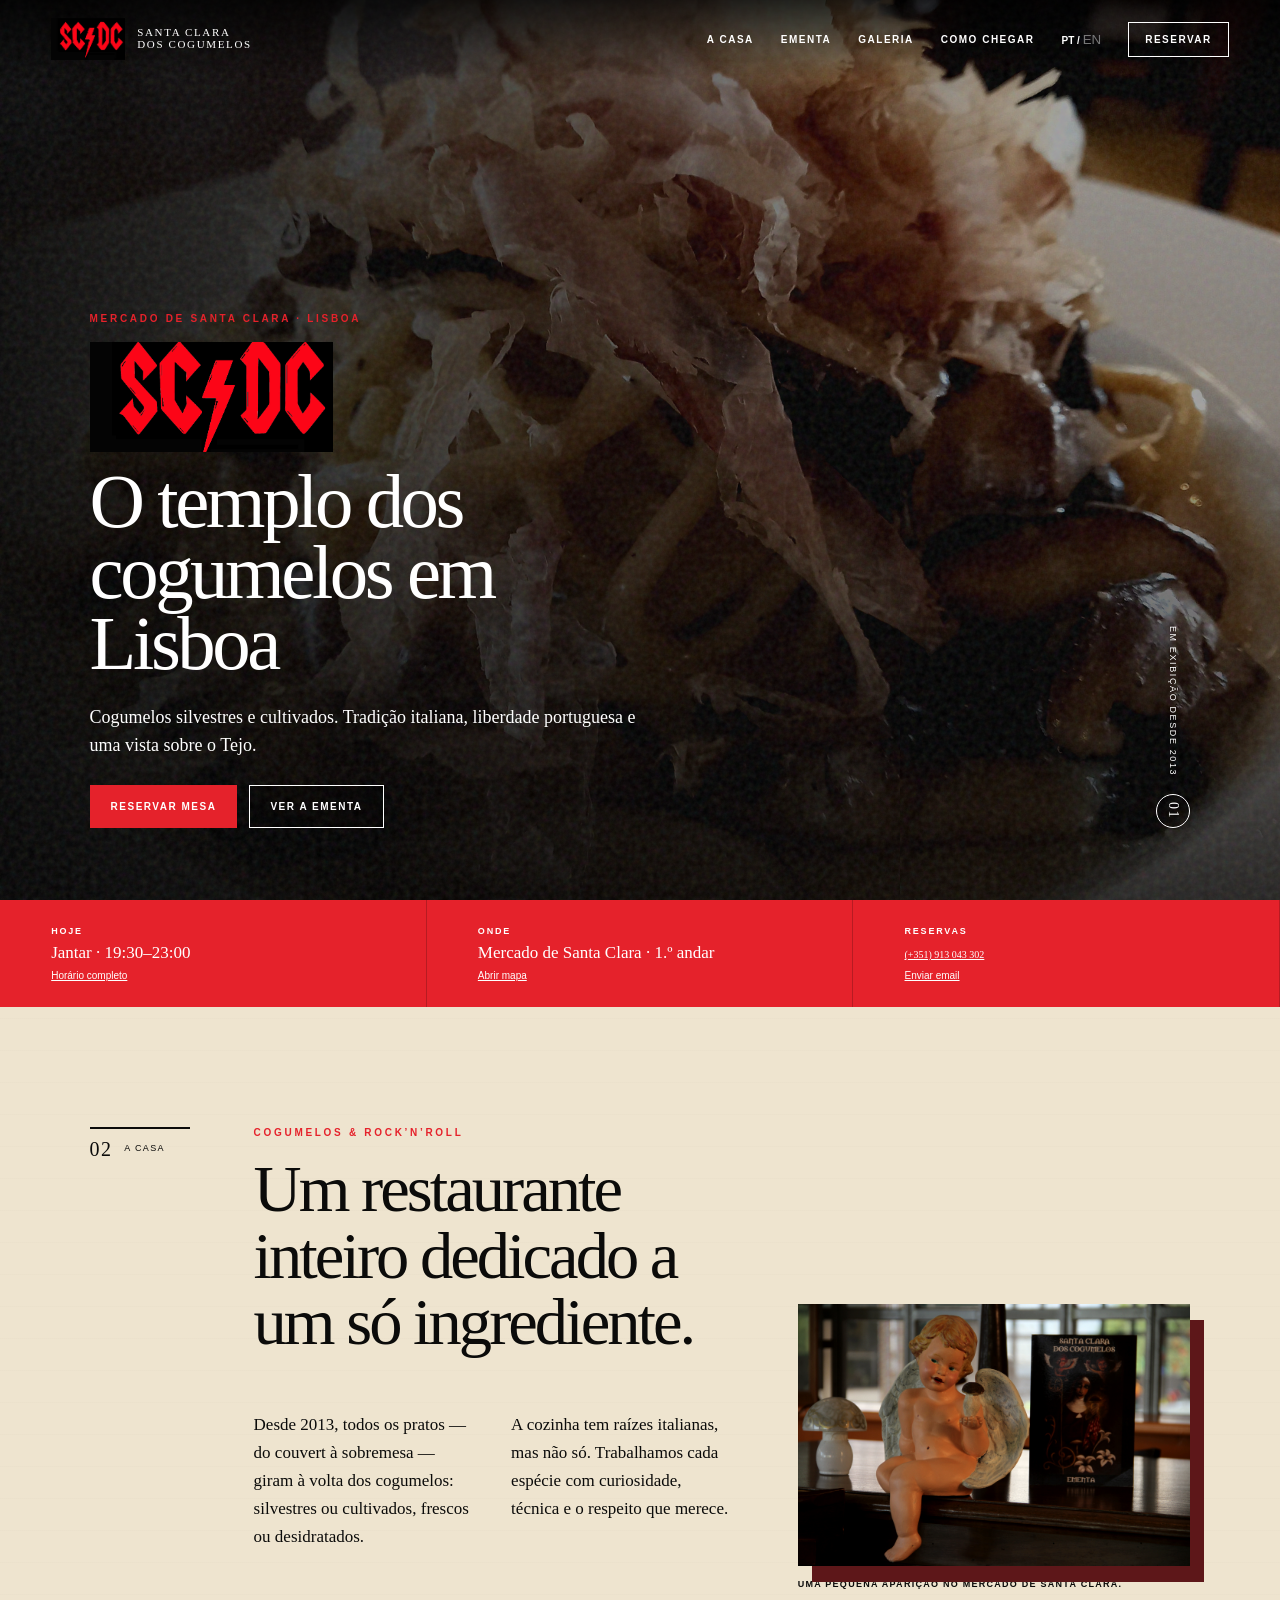
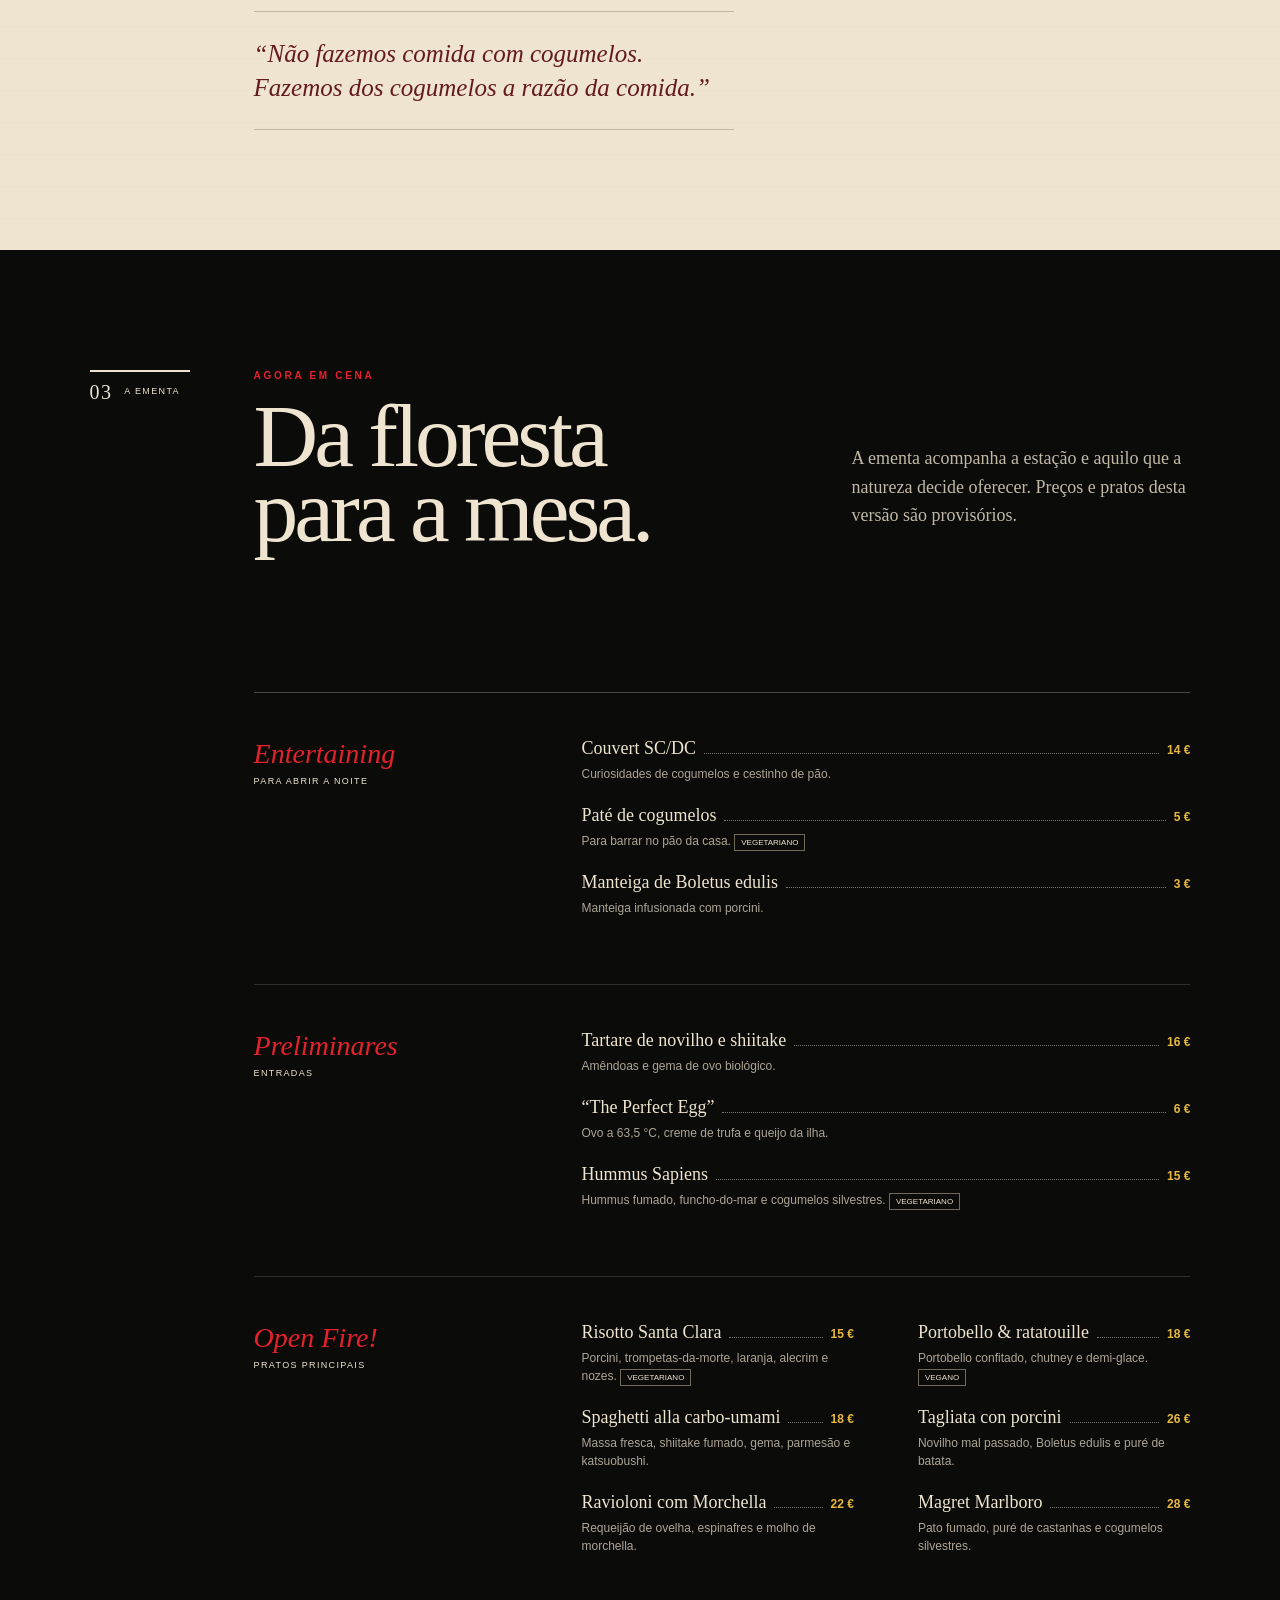
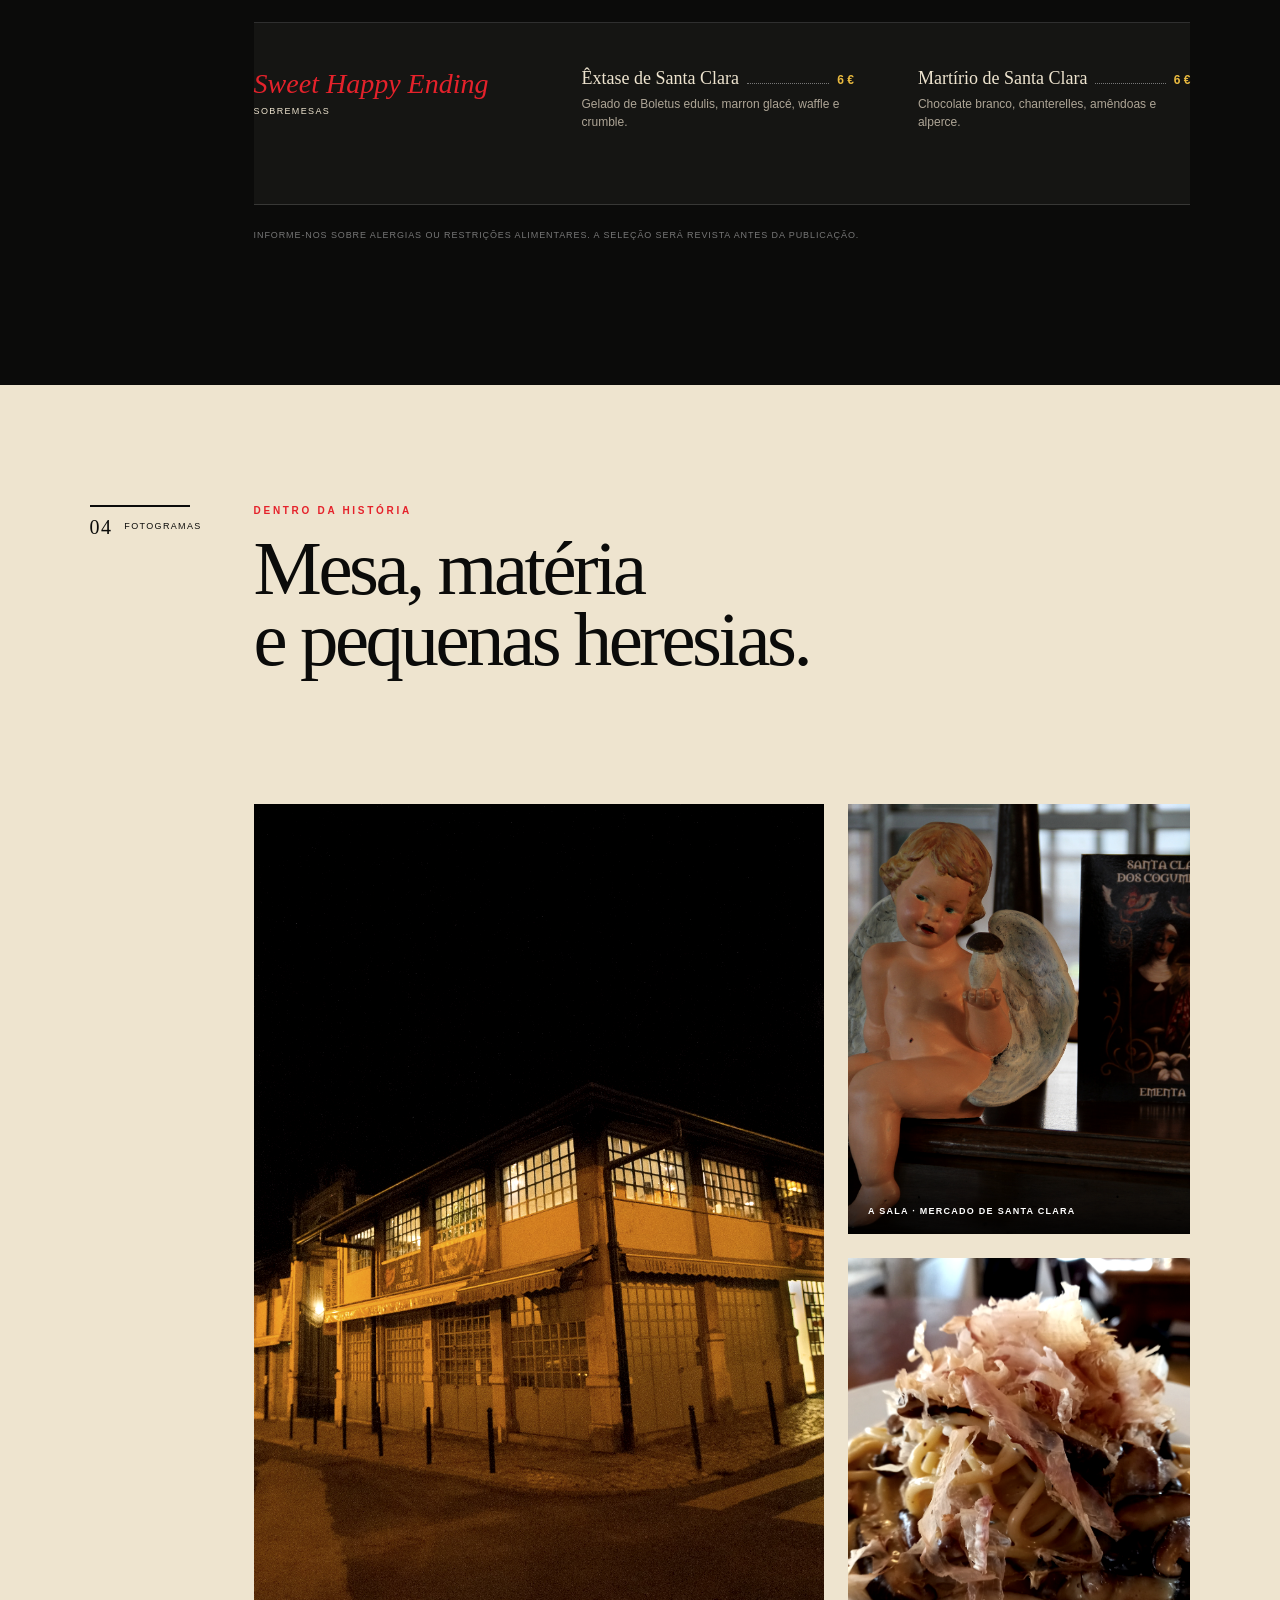
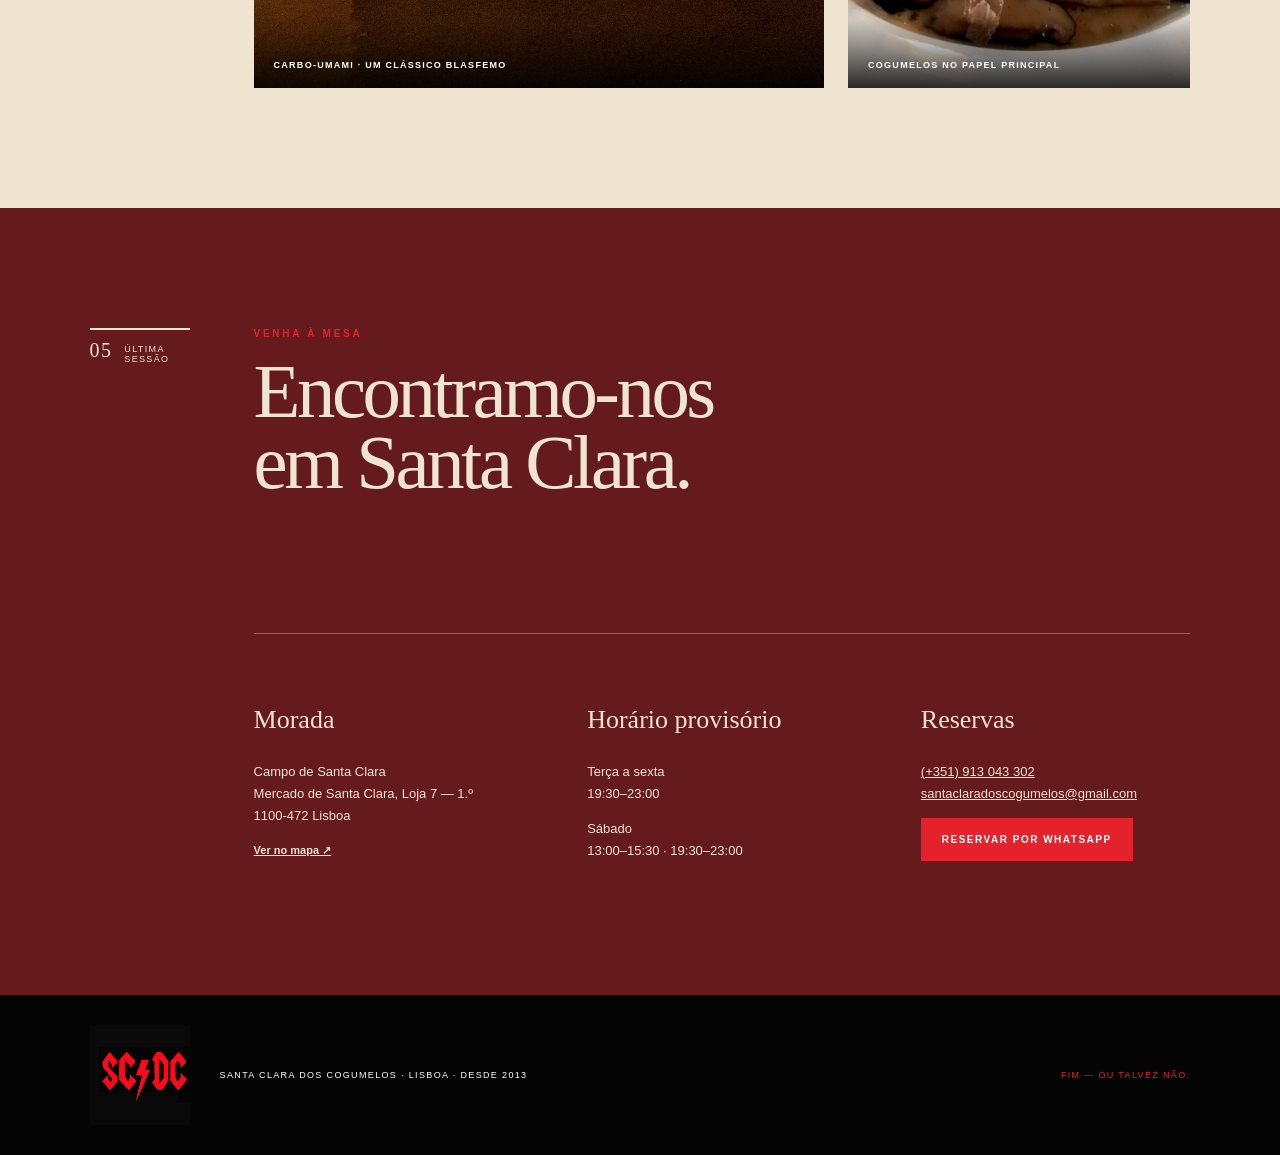
==== index.html @ ae06f756 "Prima versione site SCDC" ====
<!doctype html><html lang="pt-PT"><head><meta charset="utf-8"><meta name="viewport" content="width=device-width,initial-scale=1"><meta name="theme-color" content="#0b0b0a"><meta name="description" content="Santa Clara dos Cogumelos — restaurante dedicado aos cogumelos no Mercado de Santa Clara, Lisboa."><title>Santa Clara dos Cogumelos · Lisboa</title><link rel="stylesheet" href="styles.css"></head><body>
<a class="skip" href="#main">Saltar para o conteúdo</a>
<header class="site-header"><a class="brand" href="#top"><img src="assets/logo.jpg" alt="SCDC"><span>Santa Clara<br>dos Cogumelos</span></a><button class="menu-toggle" aria-expanded="false" aria-controls="site-nav">Menu</button><nav id="site-nav"><a href="#casa">A casa</a><a href="#ementa">Ementa</a><a href="#galeria">Galeria</a><a href="#visitar">Como chegar</a><span class="lang">PT / <button type="button">EN</button></span><a class="nav-book" href="https://wa.me/351913043302?text=Ol%C3%A1%2C%20gostaria%20de%20reservar%20uma%20mesa." target="_blank" rel="noopener">Reservar</a></nav></header>
<main id="main">
<section class="hero" id="top"><img class="hero-image" src="assets/carbo-umami.jpg" alt="Spaghetti alla carbo-umami"><div class="hero-grain"></div><div class="hero-grid"><div class="hero-card"><p class="overline">Mercado de Santa Clara · Lisboa</p><img class="hero-logo" src="assets/logo.jpg" alt="SCDC"><h1>O templo dos<br>cogumelos em Lisboa</h1><p class="hero-text">Cogumelos silvestres e cultivados. Tradição italiana, liberdade portuguesa e uma vista sobre o Tejo.</p><div class="actions"><a class="button red" href="#reservar">Reservar mesa</a><a class="button ghost" href="#ementa">Ver a ementa</a></div></div><p class="hero-caption">Em exibição desde 2013 <span>01</span></p></div></section>
<section class="quickfacts"><div><span>Hoje</span><strong>Jantar · 19:30–23:00</strong><a href="#visitar">Horário completo</a></div><div><span>Onde</span><strong>Mercado de Santa Clara · 1.º andar</strong><a href="https://maps.google.com/?q=Santa+Clara+dos+Cogumelos+Lisboa" target="_blank" rel="noopener">Abrir mapa</a></div><div><span>Reservas</span><strong><a href="tel:+351913043302">(+351) 913 043 302</a></strong><a href="mailto:santaclaradoscogumelos@gmail.com">Enviar email</a></div></section>
<section class="about section" id="casa"><aside class="scene"><b>02</b><span>A casa</span></aside><div class="about-copy reveal"><p class="kicker">Cogumelos &amp; Rock’n’Roll</p><h2>Um restaurante inteiro dedicado a um só ingrediente.</h2><div class="columns"><p>Desde 2013, todos os pratos — do couvert à sobremesa — giram à volta dos cogumelos: silvestres ou cultivados, frescos ou desidratados.</p><p>A cozinha tem raízes italianas, mas não só. Trabalhamos cada espécie com curiosidade, técnica e o respeito que merece.</p></div><blockquote>“Não fazemos comida com cogumelos. Fazemos dos cogumelos a razão da comida.”</blockquote></div><figure class="about-image reveal"><img src="assets/ementa.jpg" alt="Anjo com cogumelo no restaurante"><figcaption>Uma pequena aparição no Mercado de Santa Clara.</figcaption></figure></section>
<section class="menu section" id="ementa"><aside class="scene light"><b>03</b><span>A ementa</span></aside><div class="menu-head reveal"><p class="kicker">Agora em cena</p><h2>Da floresta<br>para a mesa.</h2><p>A ementa acompanha a estação e aquilo que a natureza decide oferecer. Preços e pratos desta versão são provisórios.</p></div><div class="menu-board reveal">
<section class="menu-group"><header><h3>Entertaining</h3><span>Para abrir a noite</span></header><div><article><div><h4>Couvert SC/DC</h4><i></i><b>14 €</b></div><p>Curiosidades de cogumelos e cestinho de pão.</p></article><article><div><h4>Paté de cogumelos</h4><i></i><b>5 €</b></div><p>Para barrar no pão da casa. <em>Vegetariano</em></p></article><article><div><h4>Manteiga de Boletus edulis</h4><i></i><b>3 €</b></div><p>Manteiga infusionada com porcini.</p></article></div></section>
<section class="menu-group"><header><h3>Preliminares</h3><span>Entradas</span></header><div><article><div><h4>Tartare de novilho e shiitake</h4><i></i><b>16 €</b></div><p>Amêndoas e gema de ovo biológico.</p></article><article><div><h4>“The Perfect Egg”</h4><i></i><b>6 €</b></div><p>Ovo a 63,5 °C, creme de trufa e queijo da ilha.</p></article><article><div><h4>Hummus Sapiens</h4><i></i><b>15 €</b></div><p>Hummus fumado, funcho-do-mar e cogumelos silvestres. <em>Vegetariano</em></p></article></div></section>
<section class="menu-group wide"><header><h3>Open Fire!</h3><span>Pratos principais</span></header><div class="menu-two"><div><article><div><h4>Risotto Santa Clara</h4><i></i><b>15 €</b></div><p>Porcini, trompetas-da-morte, laranja, alecrim e nozes. <em>Vegetariano</em></p></article><article><div><h4>Spaghetti alla carbo-umami</h4><i></i><b>18 €</b></div><p>Massa fresca, shiitake fumado, gema, parmesão e katsuobushi.</p></article><article><div><h4>Ravioloni com Morchella</h4><i></i><b>22 €</b></div><p>Requeijão de ovelha, espinafres e molho de morchella.</p></article></div><div><article><div><h4>Portobello &amp; ratatouille</h4><i></i><b>18 €</b></div><p>Portobello confitado, chutney e demi-glace. <em>Vegano</em></p></article><article><div><h4>Tagliata con porcini</h4><i></i><b>26 €</b></div><p>Novilho mal passado, Boletus edulis e puré de batata.</p></article><article><div><h4>Magret Marlboro</h4><i></i><b>28 €</b></div><p>Pato fumado, puré de castanhas e cogumelos silvestres.</p></article></div></div></section>
<section class="menu-group ending"><header><h3>Sweet Happy Ending</h3><span>Sobremesas</span></header><div class="menu-two"><article><div><h4>Êxtase de Santa Clara</h4><i></i><b>6 €</b></div><p>Gelado de Boletus edulis, marron glacé, waffle e crumble.</p></article><article><div><h4>Martírio de Santa Clara</h4><i></i><b>6 €</b></div><p>Chocolate branco, chanterelles, amêndoas e alperce.</p></article></div></section><p class="menu-note">Informe-nos sobre alergias ou restrições alimentares. A seleção será revista antes da publicação.</p></div></section>
<section class="gallery section" id="galeria"><aside class="scene"><b>04</b><span>Fotogramas</span></aside><div class="gallery-title"><p class="kicker">Dentro da história</p><h2>Mesa, matéria<br>e pequenas heresias.</h2></div><div class="gallery-grid reveal"><figure class="g1"><img src="assets/dish.jpg" alt="Prato de massa e cogumelos"><figcaption>Carbo-umami · um clássico blasfemo</figcaption></figure><figure><img src="assets/ementa.jpg" alt="Detalhe della sala"><figcaption>A sala · Mercado de Santa Clara</figcaption></figure><figure><img src="assets/carbo-umami.jpg" alt="Prato do restaurante"><figcaption>Cogumelos no papel principal</figcaption></figure></div></section>
<section class="visit section" id="visitar"><aside class="scene light"><b>05</b><span>Última sessão</span></aside><div class="visit-title"><p class="kicker">Venha à mesa</p><h2>Encontramo-nos<br>em Santa Clara.</h2></div><div class="visit-grid"><div><h3>Morada</h3><p>Campo de Santa Clara<br>Mercado de Santa Clara, Loja 7 — 1.º<br>1100-472 Lisboa</p><a href="https://maps.google.com/?q=Santa+Clara+dos+Cogumelos+Lisboa" target="_blank" rel="noopener">Ver no mapa ↗</a></div><div><h3>Horário provisório</h3><p>Terça a sexta<br>19:30–23:00</p><p>Sábado<br>13:00–15:30 · 19:30–23:00</p></div><div id="reservar"><h3>Reservas</h3><p><a href="tel:+351913043302">(+351) 913 043 302</a><br><a href="mailto:santaclaradoscogumelos@gmail.com">santaclaradoscogumelos@gmail.com</a></p><a class="button red" href="https://wa.me/351913043302?text=Ol%C3%A1%2C%20gostaria%20de%20reservar%20uma%20mesa." target="_blank" rel="noopener">Reservar por WhatsApp</a></div></div></section>
</main><footer><img src="assets/logo.jpg" alt="SCDC"><p>Santa Clara dos Cogumelos · Lisboa · Desde 2013</p><p class="end">FIM — ou talvez não.</p></footer><script src="script.js"></script></body></html>
---- styles.css ----
:root{--ink:#0b0b0a;--paper:#eee4cf;--red:#e5222b;--wine:#651a1e;--yellow:#e9b93f;--line:#251a1038}*{box-sizing:border-box}html{scroll-behavior:smooth}body{margin:0;color:var(--ink);background:var(--paper);font-family:Arial,sans-serif}img{display:block;width:100%}a{color:inherit}.skip{position:fixed;z-index:99;top:-60px;left:20px;padding:12px;background:#fff}.skip:focus{top:10px}.site-header{position:fixed;z-index:30;inset:0 0 auto;height:78px;display:flex;align-items:center;justify-content:space-between;padding:0 4vw;color:#fff;background:linear-gradient(#000b,transparent);transition:.3s}.site-header.scrolled{height:68px;background:#090908f5;border-bottom:1px solid #ffffff24}.brand{display:flex;align-items:center;gap:12px;text-decoration:none;font-family:Georgia,serif;font-size:11px;letter-spacing:.15em;line-height:1.05;text-transform:uppercase}.brand img{width:74px;height:42px;object-fit:cover;mix-blend-mode:screen}.site-header nav{display:flex;align-items:center;gap:27px}.site-header nav>a{font-size:10px;font-weight:bold;letter-spacing:.15em;text-decoration:none;text-transform:uppercase}.nav-book{padding:11px 16px;border:1px solid #fff}.lang{font-size:10px;font-weight:bold}.lang button{padding:0;border:0;color:#777;background:none}.menu-toggle{display:none}.hero{position:relative;min-height:100svh;color:#fff;background:#000;overflow:hidden}.hero-image{position:absolute;inset:0;height:100%;object-fit:cover;filter:saturate(.7) contrast(1.17) brightness(.62)}.hero:after{content:"";position:absolute;inset:0;background:linear-gradient(90deg,#000e,#0008 43%,transparent 78%),linear-gradient(0deg,#000b,transparent 55%)}.hero-grain{position:absolute;z-index:2;inset:0;opacity:.12;background-image:url("data:image/svg+xml,%3Csvg viewBox='0 0 160 160' xmlns='http://www.w3.org/2000/svg'%3E%3Cfilter id='n'%3E%3CfeTurbulence type='fractalNoise' baseFrequency='.9' numOctaves='4'/%3E%3C/filter%3E%3Crect width='100%25' height='100%25' filter='url(%23n)'/%3E%3C/svg%3E")}.hero-grid{position:relative;z-index:3;display:grid;grid-template-columns:1fr 1fr;align-items:end;min-height:100svh;padding:130px 7vw 8vh}.hero-card{max-width:680px}.overline,.kicker{margin:0 0 18px;color:var(--red);font-size:10px;font-weight:bold;letter-spacing:.27em;text-transform:uppercase}.hero-logo{width:clamp(170px,19vw,290px);height:110px;object-fit:cover;mix-blend-mode:screen;margin-bottom:15px}.hero h1,.section h2{margin:0;font-family:Georgia,serif;font-weight:400;letter-spacing:-.045em}.hero h1{font-size:clamp(49px,6vw,93px);line-height:.92}.hero-text{max-width:560px;margin:25px 0;font-family:Georgia,serif;font-size:18px;line-height:1.55}.actions{display:flex;gap:12px;flex-wrap:wrap}.button{display:inline-block;padding:15px 20px;border:1px solid currentColor;font-size:10px;font-weight:bold;letter-spacing:.15em;text-decoration:none;text-transform:uppercase}.button.red{color:#fff;background:var(--red);border-color:var(--red)}.button.ghost{color:#fff;background:#0003}.hero-caption{justify-self:end;display:flex;align-items:center;gap:18px;margin:0;font-size:9px;letter-spacing:.18em;text-transform:uppercase;writing-mode:vertical-rl}.hero-caption span{display:grid;place-items:center;width:34px;height:34px;border:1px solid #fff;border-radius:50%;font:14px Georgia}.quickfacts{display:grid;grid-template-columns:repeat(3,1fr);color:#fff;background:var(--red)}.quickfacts>div{display:grid;gap:7px;padding:26px 4vw;border-right:1px solid #0003}.quickfacts span{font-size:9px;font-weight:bold;letter-spacing:.2em;text-transform:uppercase}.quickfacts strong{font:17px Georgia}.quickfacts a{font-size:10px}.section{position:relative;display:grid;grid-template-columns:100px 1.1fr .9fr;gap:5vw;padding:120px 7vw}.scene{display:flex;gap:12px;align-items:flex-start;padding-top:9px;border-top:2px solid;font-size:9px;letter-spacing:.15em;text-transform:uppercase}.scene b{font:20px Georgia}.scene span{padding-top:5px}.scene.light{color:var(--paper)}.about{background-image:repeating-linear-gradient(0deg,transparent,transparent 31px,#5a422008 32px)}.about-copy h2{font-size:clamp(43px,5.2vw,78px);line-height:1}.columns{display:grid;grid-template-columns:1fr 1fr;gap:35px;margin-top:38px}.columns p{font:17px/1.65 Georgia}.about blockquote{margin:43px 0 0;padding:25px 0;border-block:1px solid var(--line);color:var(--wine);font:italic 25px/1.35 Georgia}.about-image{align-self:center;margin:35px 0 0;transform:rotate(1.2deg)}.about-image img{filter:sepia(.16) contrast(1.08);box-shadow:14px 16px var(--wine)}figcaption{padding-top:13px;font-size:9px;font-weight:bold;letter-spacing:.14em;text-transform:uppercase}.menu{grid-template-columns:100px 1fr;color:var(--paper);background:var(--ink)}.menu-head{display:grid;grid-template-columns:1.2fr .8fr;column-gap:7vw}.menu-head .kicker{grid-column:1/-1}.menu-head h2{font-size:clamp(50px,7vw,104px);line-height:.83}.menu-head>p:last-child{align-self:end;color:#c1b8a7;font:18px/1.6 Georgia}.menu-board{grid-column:2;margin-top:80px;border-top:1px solid #ffffff40}.menu-group{display:grid;grid-template-columns:.35fr .65fr;padding:45px 0;border-bottom:1px solid #ffffff26}.menu-group header{padding-right:5vw}.menu-group h3{margin:0;color:var(--red);font:italic 28px Georgia}.menu-group header span{font-size:9px;letter-spacing:.15em;text-transform:uppercase}.menu-group article{margin-bottom:22px}.menu-group article>div{display:flex;align-items:baseline;gap:8px}.menu-group h4{margin:0;font:18px Georgia}.menu-group article i{flex:1;border-bottom:1px dotted #777}.menu-group article b{color:var(--yellow);font-size:12px}.menu-group article p{margin:6px 0;color:#aea596;font-size:12px;line-height:1.5}.menu-group article em{padding:3px 6px;color:var(--paper);border:1px solid #71695c;font:normal 8px Arial;text-transform:uppercase}.menu-two{display:grid;grid-template-columns:1fr 1fr;gap:5vw}.ending{background:#151513}.menu-note{margin:25px 0;color:#777;font-size:9px;letter-spacing:.1em;text-transform:uppercase}.gallery{grid-template-columns:100px 1fr}.gallery-title h2{font-size:clamp(47px,6vw,90px);line-height:.92}.gallery-grid{grid-column:2;display:grid;grid-template-columns:1.25fr .75fr;grid-template-rows:430px 430px;gap:24px;margin-top:65px}.gallery-grid figure{position:relative;margin:0;overflow:hidden;background:#222}.gallery-grid img{height:100%;object-fit:cover;filter:saturate(.72) contrast(1.08);transition:.8s}.gallery-grid figure:hover img{transform:scale(1.025)}.gallery-grid figcaption{position:absolute;inset:auto 0 0;padding:40px 20px 18px;color:#fff;background:linear-gradient(transparent,#000c)}.g1{grid-row:1/3}.visit{grid-template-columns:100px 1fr;color:var(--paper);background:var(--wine)}.visit-title h2{font-size:clamp(48px,6vw,91px);line-height:.92}.visit-grid{grid-column:2;display:grid;grid-template-columns:repeat(3,1fr);gap:5vw;margin-top:70px;padding-top:45px;border-top:1px solid #ffffff50}.visit-grid h3{font:26px Georgia}.visit-grid p{font-size:13px;line-height:1.7}.visit-grid>div>a:not(.button){font-size:11px;font-weight:bold}footer{display:flex;align-items:center;gap:30px;min-height:140px;padding:30px 7vw;color:#fff;background:#050505}footer img{width:100px;mix-blend-mode:screen}footer p{font-size:9px;letter-spacing:.15em;text-transform:uppercase}.end{margin-left:auto;color:var(--red)}.reveal{opacity:1}.js .reveal{opacity:0;transform:translateY(25px);transition:.7s}.js .reveal.visible{opacity:1;transform:none}
@media(max-width:900px){.site-header{height:66px;padding:0 20px;background:#090908ee}.brand span{display:none}.brand img{width:62px}.menu-toggle{display:block;padding:9px 12px;color:#fff;border:1px solid #777;background:none;font-size:9px}.site-header nav{position:absolute;top:66px;left:0;right:0;display:none;flex-direction:column;align-items:stretch;gap:0;padding:12px 22px 25px;background:#090908}.site-header nav.open{display:flex}.site-header nav>a,.lang{padding:14px 0;border-bottom:1px solid #333}.nav-book{color:var(--red);border:0}.hero-grid{grid-template-columns:1fr;padding:100px 22px 9vh}.hero:after{background:linear-gradient(0deg,#000e,#0005 75%,#0007)}.hero-logo{height:85px}.hero-caption{display:none}.quickfacts{grid-template-columns:1fr}.quickfacts>div{padding:20px 24px;border-right:0;border-bottom:1px solid #0003}.section{grid-template-columns:1fr;padding:82px 24px}.scene{width:92px}.about-image,.menu-head,.menu-board,.gallery-grid,.visit-grid{grid-column:1}.columns,.menu-head,.menu-group,.menu-two,.visit-grid{grid-template-columns:1fr}.about-image{margin-top:10px}.menu-head h2{margin-bottom:25px}.menu-board{margin-top:50px}.menu-group header{margin-bottom:30px}.gallery-grid{grid-template-columns:1fr;grid-template-rows:440px 300px 300px;margin-top:30px}.g1{grid-row:auto}.visit-grid{gap:28px;margin-top:35px}.end{width:100%;margin:0}footer{flex-wrap:wrap;padding:25px}}@media(prefers-reduced-motion:reduce){html{scroll-behavior:auto}.js .reveal{opacity:1;transform:none}}
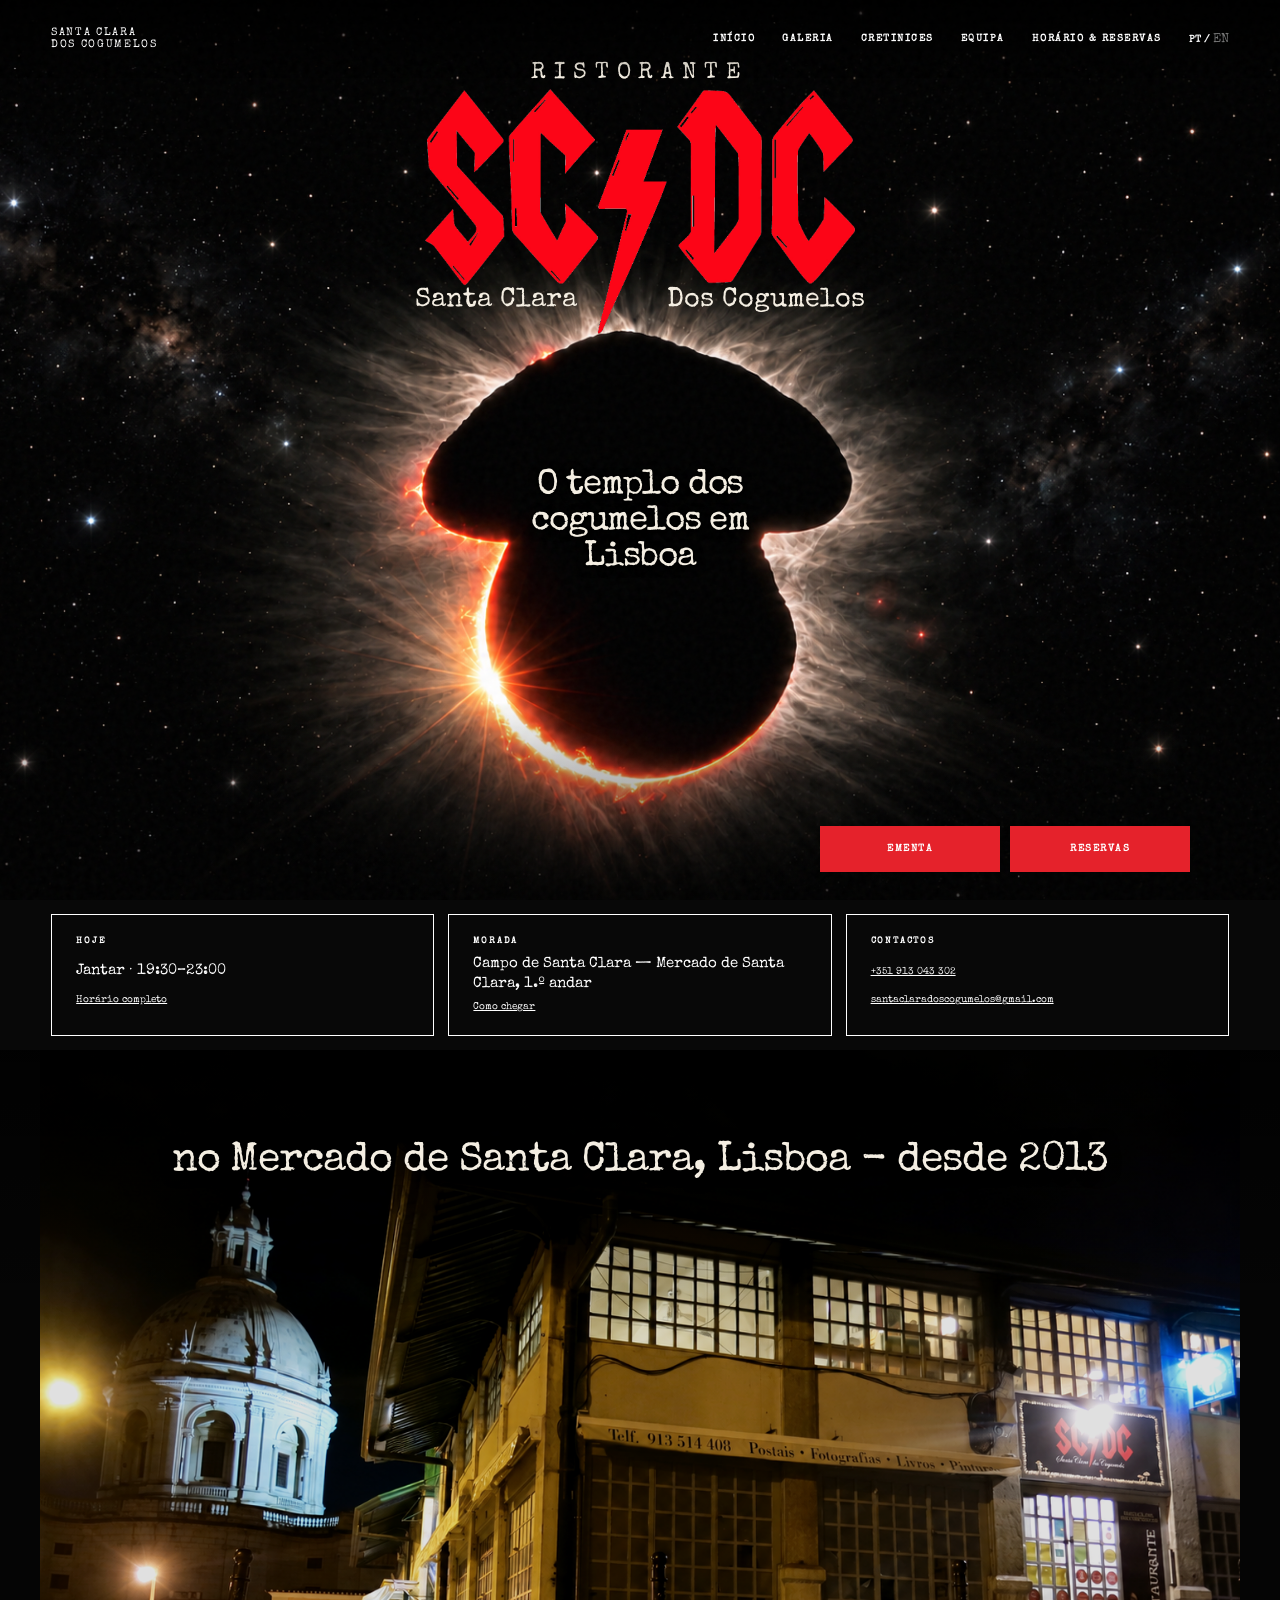
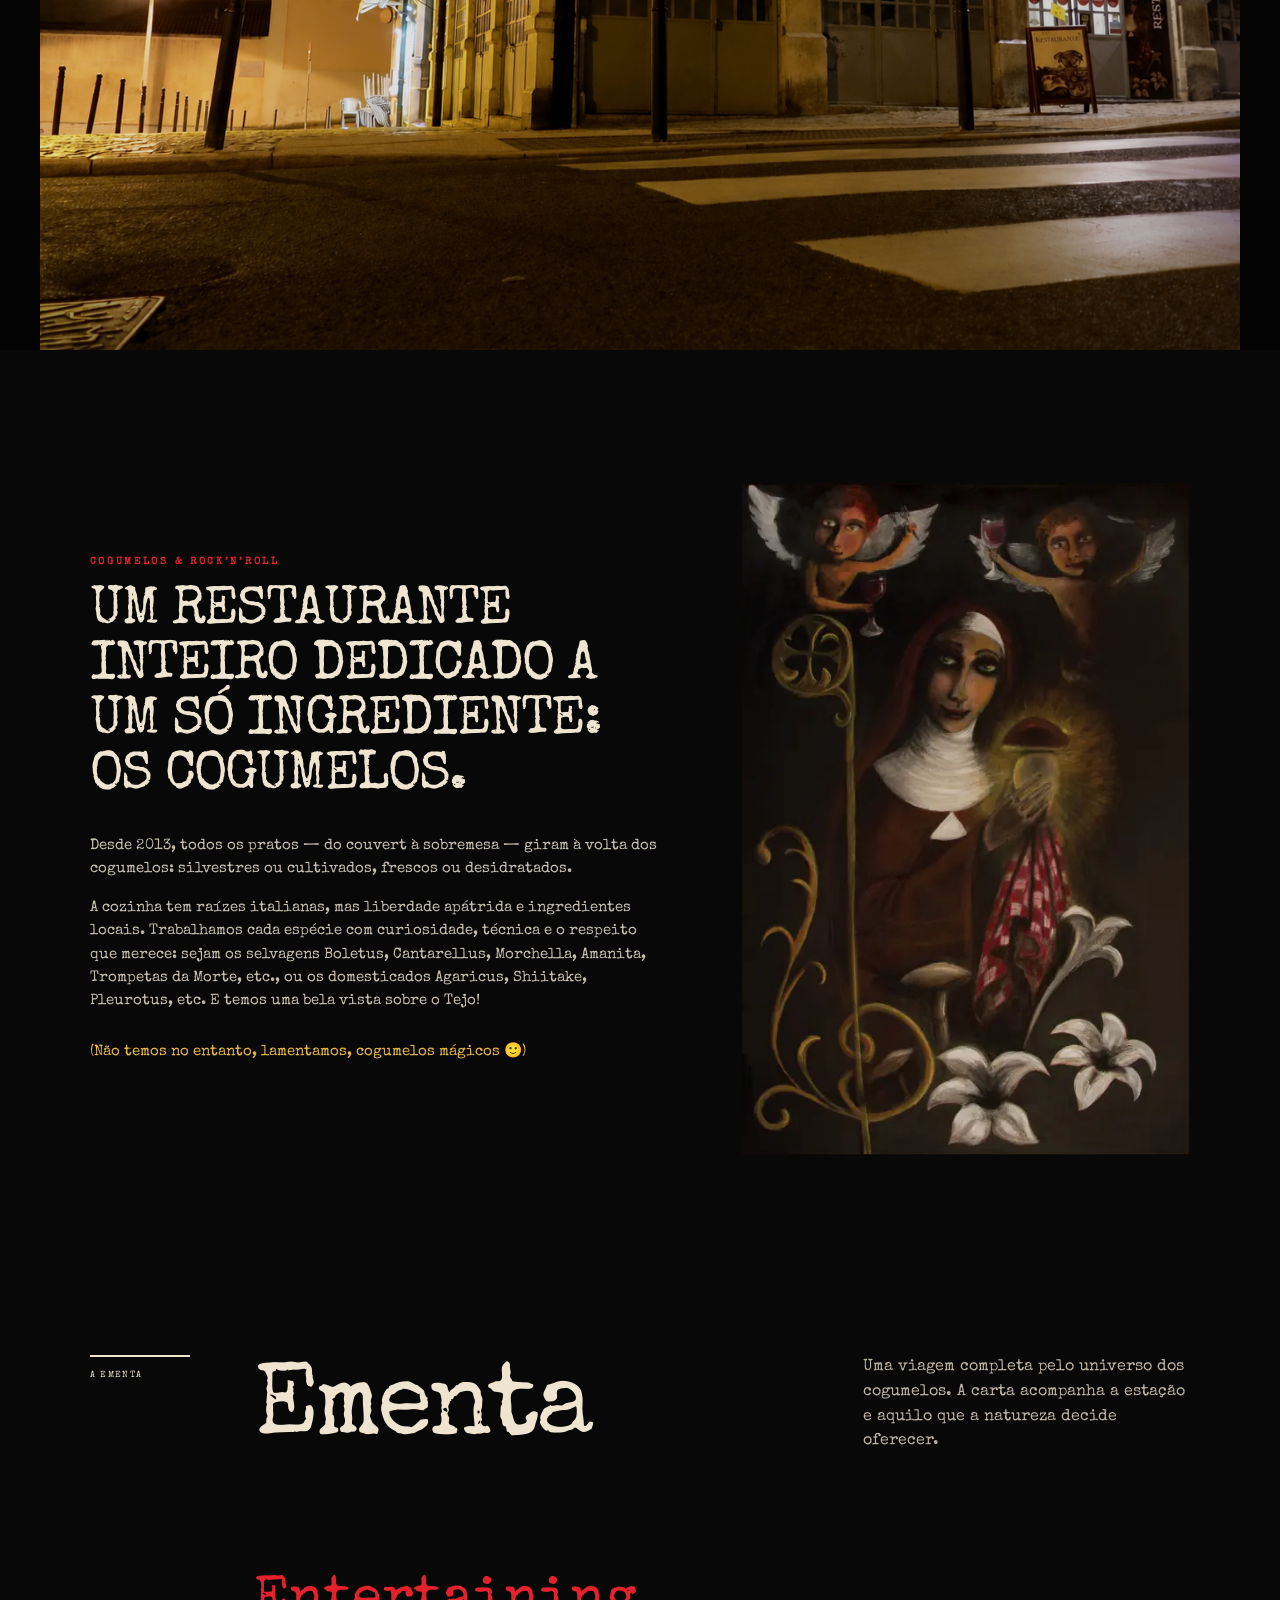
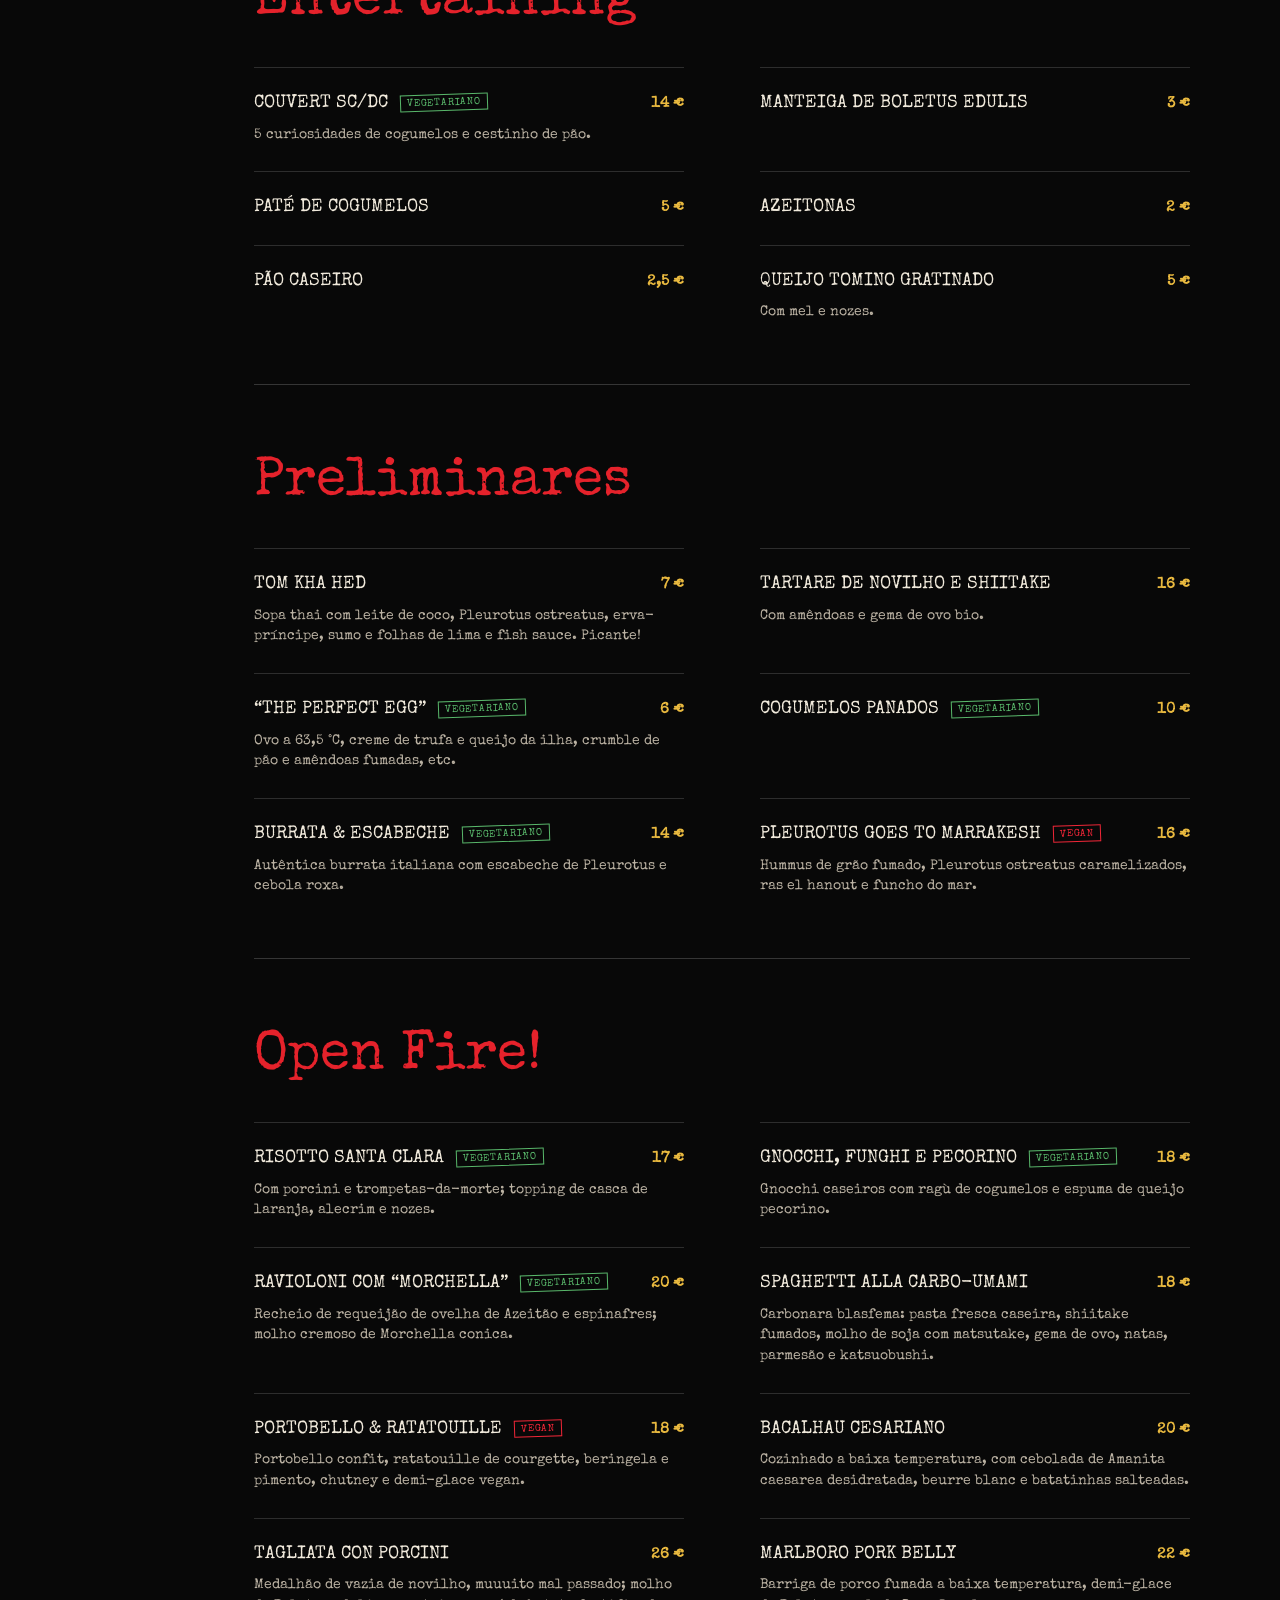
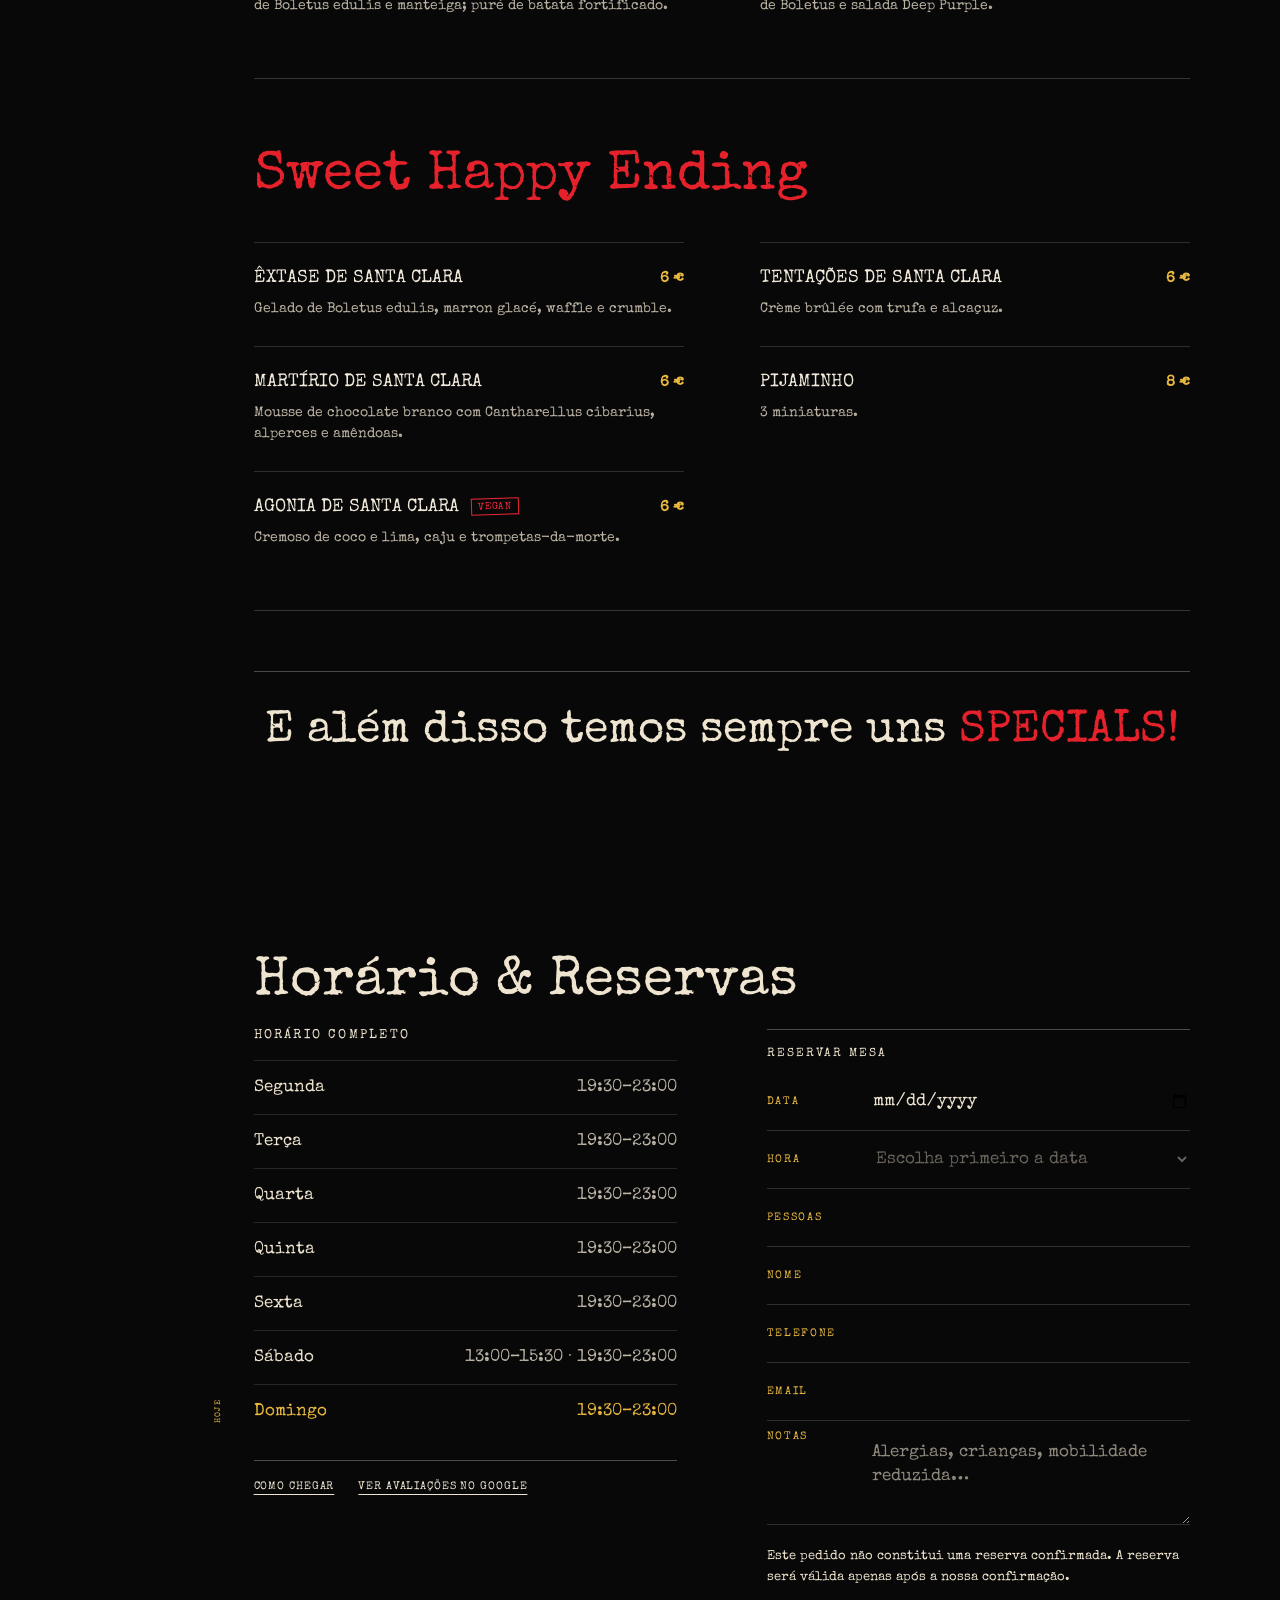
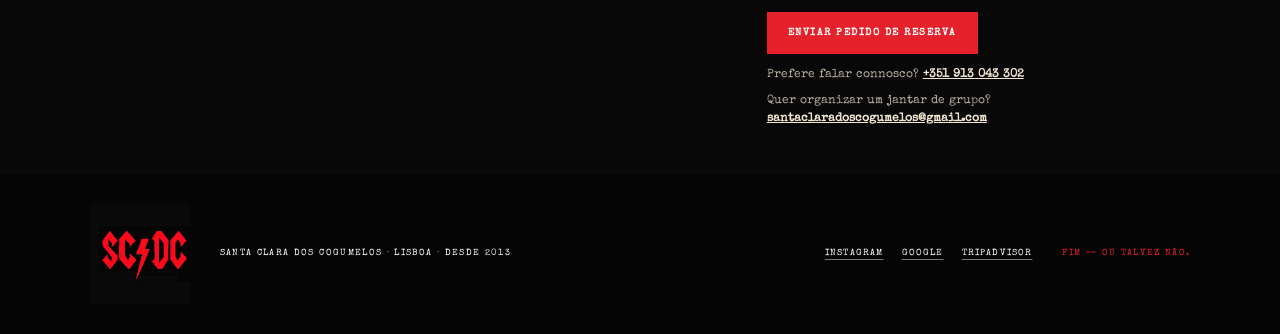
==== commit abbf85b3: "Add files via upload Versione portoghese completa" ====
--- a/index.html
+++ b/index.html
@@ -1,15 +1,586 @@
-<!doctype html><html lang="pt-PT"><head><meta charset="utf-8"><meta name="viewport" content="width=device-width,initial-scale=1"><meta name="theme-color" content="#0b0b0a"><meta name="description" content="Santa Clara dos Cogumelos — restaurante dedicado aos cogumelos no Mercado de Santa Clara, Lisboa."><title>Santa Clara dos Cogumelos · Lisboa</title><link rel="stylesheet" href="styles.css"></head><body>
-<a class="skip" href="#main">Saltar para o conteúdo</a>
-<header class="site-header"><a class="brand" href="#top"><img src="assets/logo.jpg" alt="SCDC"><span>Santa Clara<br>dos Cogumelos</span></a><button class="menu-toggle" aria-expanded="false" aria-controls="site-nav">Menu</button><nav id="site-nav"><a href="#casa">A casa</a><a href="#ementa">Ementa</a><a href="#galeria">Galeria</a><a href="#visitar">Como chegar</a><span class="lang">PT / <button type="button">EN</button></span><a class="nav-book" href="https://wa.me/351913043302?text=Ol%C3%A1%2C%20gostaria%20de%20reservar%20uma%20mesa." target="_blank" rel="noopener">Reservar</a></nav></header>
-<main id="main">
-<section class="hero" id="top"><img class="hero-image" src="assets/carbo-umami.jpg" alt="Spaghetti alla carbo-umami"><div class="hero-grain"></div><div class="hero-grid"><div class="hero-card"><p class="overline">Mercado de Santa Clara · Lisboa</p><img class="hero-logo" src="assets/logo.jpg" alt="SCDC"><h1>O templo dos<br>cogumelos em Lisboa</h1><p class="hero-text">Cogumelos silvestres e cultivados. Tradição italiana, liberdade portuguesa e uma vista sobre o Tejo.</p><div class="actions"><a class="button red" href="#reservar">Reservar mesa</a><a class="button ghost" href="#ementa">Ver a ementa</a></div></div><p class="hero-caption">Em exibição desde 2013 <span>01</span></p></div></section>
-<section class="quickfacts"><div><span>Hoje</span><strong>Jantar · 19:30–23:00</strong><a href="#visitar">Horário completo</a></div><div><span>Onde</span><strong>Mercado de Santa Clara · 1.º andar</strong><a href="https://maps.google.com/?q=Santa+Clara+dos+Cogumelos+Lisboa" target="_blank" rel="noopener">Abrir mapa</a></div><div><span>Reservas</span><strong><a href="tel:+351913043302">(+351) 913 043 302</a></strong><a href="mailto:santaclaradoscogumelos@gmail.com">Enviar email</a></div></section>
-<section class="about section" id="casa"><aside class="scene"><b>02</b><span>A casa</span></aside><div class="about-copy reveal"><p class="kicker">Cogumelos &amp; Rock’n’Roll</p><h2>Um restaurante inteiro dedicado a um só ingrediente.</h2><div class="columns"><p>Desde 2013, todos os pratos — do couvert à sobremesa — giram à volta dos cogumelos: silvestres ou cultivados, frescos ou desidratados.</p><p>A cozinha tem raízes italianas, mas não só. Trabalhamos cada espécie com curiosidade, técnica e o respeito que merece.</p></div><blockquote>“Não fazemos comida com cogumelos. Fazemos dos cogumelos a razão da comida.”</blockquote></div><figure class="about-image reveal"><img src="assets/ementa.jpg" alt="Anjo com cogumelo no restaurante"><figcaption>Uma pequena aparição no Mercado de Santa Clara.</figcaption></figure></section>
-<section class="menu section" id="ementa"><aside class="scene light"><b>03</b><span>A ementa</span></aside><div class="menu-head reveal"><p class="kicker">Agora em cena</p><h2>Da floresta<br>para a mesa.</h2><p>A ementa acompanha a estação e aquilo que a natureza decide oferecer. Preços e pratos desta versão são provisórios.</p></div><div class="menu-board reveal">
-<section class="menu-group"><header><h3>Entertaining</h3><span>Para abrir a noite</span></header><div><article><div><h4>Couvert SC/DC</h4><i></i><b>14 €</b></div><p>Curiosidades de cogumelos e cestinho de pão.</p></article><article><div><h4>Paté de cogumelos</h4><i></i><b>5 €</b></div><p>Para barrar no pão da casa. <em>Vegetariano</em></p></article><article><div><h4>Manteiga de Boletus edulis</h4><i></i><b>3 €</b></div><p>Manteiga infusionada com porcini.</p></article></div></section>
-<section class="menu-group"><header><h3>Preliminares</h3><span>Entradas</span></header><div><article><div><h4>Tartare de novilho e shiitake</h4><i></i><b>16 €</b></div><p>Amêndoas e gema de ovo biológico.</p></article><article><div><h4>“The Perfect Egg”</h4><i></i><b>6 €</b></div><p>Ovo a 63,5 °C, creme de trufa e queijo da ilha.</p></article><article><div><h4>Hummus Sapiens</h4><i></i><b>15 €</b></div><p>Hummus fumado, funcho-do-mar e cogumelos silvestres. <em>Vegetariano</em></p></article></div></section>
-<section class="menu-group wide"><header><h3>Open Fire!</h3><span>Pratos principais</span></header><div class="menu-two"><div><article><div><h4>Risotto Santa Clara</h4><i></i><b>15 €</b></div><p>Porcini, trompetas-da-morte, laranja, alecrim e nozes. <em>Vegetariano</em></p></article><article><div><h4>Spaghetti alla carbo-umami</h4><i></i><b>18 €</b></div><p>Massa fresca, shiitake fumado, gema, parmesão e katsuobushi.</p></article><article><div><h4>Ravioloni com Morchella</h4><i></i><b>22 €</b></div><p>Requeijão de ovelha, espinafres e molho de morchella.</p></article></div><div><article><div><h4>Portobello &amp; ratatouille</h4><i></i><b>18 €</b></div><p>Portobello confitado, chutney e demi-glace. <em>Vegano</em></p></article><article><div><h4>Tagliata con porcini</h4><i></i><b>26 €</b></div><p>Novilho mal passado, Boletus edulis e puré de batata.</p></article><article><div><h4>Magret Marlboro</h4><i></i><b>28 €</b></div><p>Pato fumado, puré de castanhas e cogumelos silvestres.</p></article></div></div></section>
-<section class="menu-group ending"><header><h3>Sweet Happy Ending</h3><span>Sobremesas</span></header><div class="menu-two"><article><div><h4>Êxtase de Santa Clara</h4><i></i><b>6 €</b></div><p>Gelado de Boletus edulis, marron glacé, waffle e crumble.</p></article><article><div><h4>Martírio de Santa Clara</h4><i></i><b>6 €</b></div><p>Chocolate branco, chanterelles, amêndoas e alperce.</p></article></div></section><p class="menu-note">Informe-nos sobre alergias ou restrições alimentares. A seleção será revista antes da publicação.</p></div></section>
-<section class="gallery section" id="galeria"><aside class="scene"><b>04</b><span>Fotogramas</span></aside><div class="gallery-title"><p class="kicker">Dentro da história</p><h2>Mesa, matéria<br>e pequenas heresias.</h2></div><div class="gallery-grid reveal"><figure class="g1"><img src="assets/dish.jpg" alt="Prato de massa e cogumelos"><figcaption>Carbo-umami · um clássico blasfemo</figcaption></figure><figure><img src="assets/ementa.jpg" alt="Detalhe della sala"><figcaption>A sala · Mercado de Santa Clara</figcaption></figure><figure><img src="assets/carbo-umami.jpg" alt="Prato do restaurante"><figcaption>Cogumelos no papel principal</figcaption></figure></div></section>
-<section class="visit section" id="visitar"><aside class="scene light"><b>05</b><span>Última sessão</span></aside><div class="visit-title"><p class="kicker">Venha à mesa</p><h2>Encontramo-nos<br>em Santa Clara.</h2></div><div class="visit-grid"><div><h3>Morada</h3><p>Campo de Santa Clara<br>Mercado de Santa Clara, Loja 7 — 1.º<br>1100-472 Lisboa</p><a href="https://maps.google.com/?q=Santa+Clara+dos+Cogumelos+Lisboa" target="_blank" rel="noopener">Ver no mapa ↗</a></div><div><h3>Horário provisório</h3><p>Terça a sexta<br>19:30–23:00</p><p>Sábado<br>13:00–15:30 · 19:30–23:00</p></div><div id="reservar"><h3>Reservas</h3><p><a href="tel:+351913043302">(+351) 913 043 302</a><br><a href="mailto:santaclaradoscogumelos@gmail.com">santaclaradoscogumelos@gmail.com</a></p><a class="button red" href="https://wa.me/351913043302?text=Ol%C3%A1%2C%20gostaria%20de%20reservar%20uma%20mesa." target="_blank" rel="noopener">Reservar por WhatsApp</a></div></div></section>
-</main><footer><img src="assets/logo.jpg" alt="SCDC"><p>Santa Clara dos Cogumelos · Lisboa · Desde 2013</p><p class="end">FIM — ou talvez não.</p></footer><script src="script.js"></script></body></html>
+<!doctype html>
+<html lang="pt-PT">
+  <head>
+    <meta charset="utf-8" />
+    <meta name="viewport" content="width=device-width,initial-scale=1" />
+    <meta name="theme-color" content="#0b0b0a" />
+    <meta
+      name="description"
+      content="Santa Clara dos Cogumelos — restaurante dedicado aos cogumelos no Mercado de Santa Clara, Lisboa."
+    />
+    <title>Santa Clara dos Cogumelos · Lisboa</title>
+    <link rel="preconnect" href="https://fonts.googleapis.com" />
+    <link rel="preconnect" href="https://fonts.gstatic.com" crossorigin />
+    <link
+      href="https://fonts.googleapis.com/css2?family=Special+Elite&display=swap"
+      rel="stylesheet"
+    />
+    <link rel="stylesheet" href="styles.css" />
+    <link rel="stylesheet" href="hero-v3.css" />
+    <link rel="stylesheet" href="eclipse-home.css?v=43" />
+  </head>
+  <body>
+    <a class="skip" href="#main">Saltar para o conteúdo</a>
+    <header class="site-header">
+      <a class="brand" href="#top"
+        ><span>Santa Clara<br />dos Cogumelos</span></a
+      ><button
+        class="menu-toggle"
+        aria-expanded="false"
+        aria-controls="site-nav"
+      >
+        Menu
+      </button>
+      <nav id="site-nav">
+        <a href="#top">Início</a><a href="galeria.html">Galeria</a
+        ><a href="cretinices.html">Cretinices</a><a href="equipa.html">Equipa</a
+        ><a href="#visitar">Horário &amp; Reservas</a
+        ><span class="lang">PT / <button type="button">EN</button></span>
+      </nav>
+    </header>
+    <main id="main">
+      <section class="hero eclipse-hero" id="top">
+        <picture
+          ><source
+            media="(max-width: 900px)"
+            srcset="assets/eclipse-hero-mobile.webp" />
+          <img
+            class="hero-image"
+              src="assets/eclipse-hero-restaurant.png?v=43"
+            alt="Eclipse solar em forma de cogumelo"
+        /></picture>
+        <div class="hero-grain"></div>
+        <div class="hero-grid">
+          <div class="hero-card">
+            <div class="hero-top">
+              <div class="hero-lockup">
+                <p class="restaurant-label">Ristorante</p>
+                <img
+                  class="hero-logo"
+                  src="assets/logo-transparent.png"
+                  alt="SCDC"
+                />
+                <p class="logo-name">
+                  <span>Santa Clara</span><span>Dos Cogumelos</span>
+                </p>
+              </div>
+            </div>
+            <h1>O templo dos<br />cogumelos em<br />Lisboa</h1>
+            <div class="actions">
+              <a class="button red" href="#ementa">Ementa</a
+              ><a class="button red" href="#visitar">Reservas</a>
+            </div>
+          </div>
+          <p class="hero-caption">Em exibição desde 2013</p>
+        </div>
+      </section>
+      <section class="quickfacts">
+        <div>
+          <span>Hoje</span><strong>Jantar · 19:30–23:00</strong
+          ><a href="#visitar">Horário completo</a>
+        </div>
+        <div>
+          <span>Morada</span
+          ><strong
+            >Campo de Santa Clara — Mercado de Santa Clara, 1.º andar</strong
+          ><a
+          href="https://www.google.com/maps/dir/?api=1&amp;destination=Santa+Clara+dos+Cogumelos%2C+Lisboa"
+            target="_blank"
+            rel="noopener"
+          >Como chegar</a
+          >
+        </div>
+        <div>
+          <span>Contactos</span
+          ><strong><a href="tel:+351913043302">+351 913 043 302</a></strong
+          ><a href="mailto:santaclaradoscogumelos@gmail.com"
+            >santaclaradoscogumelos@gmail.com</a
+          >
+        </div>
+      </section>
+      <section class="exterior-page" aria-label="Exterior do restaurante">
+        <img
+          src="assets/restaurant-exterior-final.png"
+          alt="Santa Clara dos Cogumelos e a cúpula do Panteão à noite"
+        />
+        <h2>no Mercado de Santa Clara, Lisboa - desde 2013</h2>
+      </section>
+      <section class="about about-v3 section" id="casa">
+        <div class="about-copy-v3 reveal">
+          <p class="kicker">Cogumelos &amp; Rock’n’Roll</p>
+          <h2>
+            UM RESTAURANTE INTEIRO DEDICADO A UM SÓ INGREDIENTE: OS COGUMELOS.
+          </h2>
+          <p>
+            Desde 2013, todos os pratos — do couvert à sobremesa — giram à volta
+            dos cogumelos: silvestres ou cultivados, frescos ou desidratados.
+          </p>
+          <p>
+            A cozinha tem raízes italianas, mas liberdade apátrida e
+            ingredientes locais. Trabalhamos cada espécie com curiosidade,
+            técnica e o respeito que merece: sejam os selvagens Boletus,
+            Cantarellus, Morchella, Amanita, Trompetas da Morte, etc., ou os
+            domesticados Agaricus, Shiitake, Pleurotus, etc. E temos uma bela
+            vista sobre o Tejo!
+          </p>
+          <p class="magic-note">
+            (Não temos no entanto, lamentamos, cogumelos mágicos 🙂)
+          </p>
+        </div>
+        <figure class="santa-image reveal">
+          <img
+            src="assets/santa-painting.webp"
+            alt="Santa Clara com um cogumelo luminoso"
+          />
+        </figure>
+      </section>
+      <section class="menu menu-scroll section" id="ementa">
+        <aside class="scene light"><span>A ementa</span></aside>
+        <div class="menu-scroll-body">
+          <header class="menu-scroll-head reveal">
+            <p class="kicker">Agora em cena</p>
+            <h2>Ementa</h2>
+            <p>
+              Uma viagem completa pelo universo dos cogumelos. A carta acompanha
+              a estação e aquilo que a natureza decide oferecer.
+            </p>
+          </header>
+          <div class="menu-categories reveal">
+            <section class="menu-category" id="entertaining">
+              <header><h3>Entertaining</h3></header>
+              <div class="dish-grid">
+                <article class="dish">
+                  <div>
+                    <h4>
+                      Couvert SC/DC
+                      <span class="vegetarian-stamp">Vegetariano</span>
+                    </h4>
+                    <b>14 €</b>
+                  </div>
+                  <p>5 curiosidades de cogumelos e cestinho de pão.</p>
+                </article>
+                <article class="dish">
+                  <div>
+                    <h4>Manteiga de Boletus edulis</h4>
+                    <b>3 €</b>
+                  </div>
+                </article>
+                <article class="dish">
+                  <div>
+                    <h4>Paté de cogumelos</h4>
+                    <b>5 €</b>
+                  </div>
+                </article>
+                <article class="dish">
+                  <div>
+                    <h4>Azeitonas</h4>
+                    <b>2 €</b>
+                  </div>
+                </article>
+                <article class="dish">
+                  <div>
+                    <h4>Pão caseiro</h4>
+                    <b>2,5 €</b>
+                  </div>
+                </article>
+                <article class="dish">
+                  <div>
+                    <h4>Queijo Tomino gratinado</h4>
+                    <b>5 €</b>
+                  </div>
+                  <p>Com mel e nozes.</p>
+                </article>
+              </div>
+            </section>
+            <section class="menu-category" id="preliminares">
+              <header><h3>Preliminares</h3></header>
+              <div class="dish-grid">
+                <article class="dish">
+                  <div>
+                    <h4>Tom Kha Hed</h4>
+                    <b>7 €</b>
+                  </div>
+                  <p>
+                    Sopa thai com leite de coco, Pleurotus ostreatus,
+                    erva-príncipe, sumo e folhas de lima e fish sauce. Picante!
+                  </p>
+                </article>
+                <article class="dish">
+                  <div>
+                    <h4>Tartare de novilho e shiitake</h4>
+                    <b>16 €</b>
+                  </div>
+                  <p>Com amêndoas e gema de ovo bio.</p>
+                </article>
+                <article class="dish">
+                  <div>
+                    <h4>
+                      “The Perfect Egg”
+                      <span class="vegetarian-stamp">Vegetariano</span>
+                    </h4>
+                    <b>6 €</b>
+                  </div>
+                  <p>
+                    Ovo a 63,5 °C, creme de trufa e queijo da ilha, crumble de
+                    pão e amêndoas fumadas, etc.
+                  </p>
+                </article>
+                <article class="dish">
+                  <div>
+                    <h4>
+                      Cogumelos panados
+                      <span class="vegetarian-stamp">Vegetariano</span>
+                    </h4>
+                    <b>10 €</b>
+                  </div>
+                </article>
+                <article class="dish">
+                  <div>
+                    <h4>
+                      Burrata &amp; escabeche
+                      <span class="vegetarian-stamp">Vegetariano</span>
+                    </h4>
+                    <b>14 €</b>
+                  </div>
+                  <p>
+                    Autêntica burrata italiana com escabeche de Pleurotus e
+                    cebola roxa.
+                  </p>
+                </article>
+                <article class="dish">
+                  <div>
+                    <h4>
+                      Pleurotus Goes to Marrakesh
+                      <span class="vegan-stamp">Vegan</span>
+                    </h4>
+                    <b>16 €</b>
+                  </div>
+                  <p>
+                    Hummus de grão fumado, Pleurotus ostreatus caramelizados,
+                    ras el hanout e funcho do mar.
+                  </p>
+                </article>
+              </div>
+            </section>
+            <section class="menu-category" id="open-fire">
+              <header><h3>Open Fire!</h3></header>
+              <div class="dish-grid">
+                <article class="dish">
+                  <div>
+                    <h4>
+                      Risotto Santa Clara
+                      <span class="vegetarian-stamp">Vegetariano</span>
+                    </h4>
+                    <b>17 €</b>
+                  </div>
+                  <p>
+                    Com porcini e trompetas-da-morte; topping de casca de
+                    laranja, alecrim e nozes.
+                  </p>
+                </article>
+                <article class="dish">
+                  <div>
+                    <h4>
+                      Gnocchi, funghi e pecorino
+                      <span class="vegetarian-stamp">Vegetariano</span>
+                    </h4>
+                    <b>18 €</b>
+                  </div>
+                  <p>
+                    Gnocchi caseiros com ragù de cogumelos e espuma de queijo
+                    pecorino.
+                  </p>
+                </article>
+                <article class="dish">
+                  <div>
+                    <h4>
+                      Ravioloni com “Morchella”
+                      <span class="vegetarian-stamp">Vegetariano</span>
+                    </h4>
+                    <b>20 €</b>
+                  </div>
+                  <p>
+                    Recheio de requeijão de ovelha de Azeitão e espinafres;
+                    molho cremoso de Morchella conica.
+                  </p>
+                </article>
+                <article class="dish">
+                  <div>
+                    <h4>Spaghetti alla carbo-umami</h4>
+                    <b>18 €</b>
+                  </div>
+                  <p>
+                    Carbonara blasfema: pasta fresca caseira, shiitake fumados,
+                    molho de soja com matsutake, gema de ovo, natas, parmesão e
+                    katsuobushi.
+                  </p>
+                </article>
+                <article class="dish">
+                  <div>
+                    <h4>
+                      Portobello &amp; ratatouille
+                      <span class="vegan-stamp">Vegan</span>
+                    </h4>
+                    <b>18 €</b>
+                  </div>
+                  <p>
+                    Portobello confit, ratatouille de courgette, beringela e
+                    pimento, chutney e demi-glace vegan.
+                  </p>
+                </article>
+                <article class="dish">
+                  <div>
+                    <h4>Bacalhau cesariano</h4>
+                    <b>20 €</b>
+                  </div>
+                  <p>
+                    Cozinhado a baixa temperatura, com cebolada de Amanita
+                    caesarea desidratada, beurre blanc e batatinhas salteadas.
+                  </p>
+                </article>
+                <article class="dish">
+                  <div>
+                    <h4>Tagliata con porcini</h4>
+                    <b>26 €</b>
+                  </div>
+                  <p>
+                    Medalhão de vazia de novilho, muuuito mal passado; molho de
+                    Boletus edulis e manteiga; puré de batata fortificado.
+                  </p>
+                </article>
+                <article class="dish">
+                  <div>
+                    <h4>Marlboro Pork Belly</h4>
+                    <b>22 €</b>
+                  </div>
+                  <p>
+                    Barriga de porco fumada a baixa temperatura, demi-glace de
+                    Boletus e salada Deep Purple.
+                  </p>
+                </article>
+              </div>
+            </section>
+            <section class="menu-category" id="sweet-ending">
+              <header><h3>Sweet Happy Ending</h3></header>
+              <div class="dish-grid">
+                <article class="dish">
+                  <div>
+                    <h4>Êxtase de Santa Clara</h4>
+                    <b>6 €</b>
+                  </div>
+                  <p>
+                    Gelado de Boletus edulis, marron glacé, waffle e crumble.
+                  </p>
+                </article>
+                <article class="dish">
+                  <div>
+                    <h4>Tentações de Santa Clara</h4>
+                    <b>6 €</b>
+                  </div>
+                  <p>Crème brûlée com trufa e alcaçuz.</p>
+                </article>
+                <article class="dish">
+                  <div>
+                    <h4>Martírio de Santa Clara</h4>
+                    <b>6 €</b>
+                  </div>
+                  <p>
+                    Mousse de chocolate branco com Cantharellus cibarius,
+                    alperces e amêndoas.
+                  </p>
+                </article>
+                <article class="dish">
+                  <div>
+                    <h4>Pijaminho</h4>
+                    <b>8 €</b>
+                  </div>
+                  <p>3 miniaturas.</p>
+                </article>
+                <article class="dish">
+                  <div>
+                    <h4>
+                      Agonia de Santa Clara
+                      <span class="vegan-stamp">Vegan</span>
+                    </h4>
+                    <b>6 €</b>
+                  </div>
+                  <p>Cremoso de coco e lima, caju e trompetas-da-morte.</p>
+                </article>
+              </div>
+            </section>
+          </div>
+          <p class="menu-specials">
+            E além disso temos sempre uns <strong>SPECIALS!</strong>
+          </p>
+        </div>
+      </section>
+      <section class="visit booking-page" id="visitar">
+        <aside class="scene light"><span>Última sessão</span></aside>
+        <h2>Horário &amp; Reservas</h2>
+        <div class="booking-layout">
+          <div class="hours" aria-label="Horário completo">
+            <h3>Horário completo</h3>
+            <div class="hours-row" data-weekday="1">
+              <span>Segunda</span><time>19:30–23:00</time>
+            </div>
+            <div class="hours-row" data-weekday="2">
+              <span>Terça</span><time>19:30–23:00</time>
+            </div>
+            <div class="hours-row" data-weekday="3">
+              <span>Quarta</span><time>19:30–23:00</time>
+            </div>
+            <div class="hours-row" data-weekday="4">
+              <span>Quinta</span><time>19:30–23:00</time>
+            </div>
+            <div class="hours-row" data-weekday="5">
+              <span>Sexta</span><time>19:30–23:00</time>
+            </div>
+            <div class="hours-row" data-weekday="6">
+              <span>Sábado</span><time>13:00–15:30 · 19:30–23:00</time>
+            </div>
+          <div class="hours-row" data-weekday="0">
+            <span>Domingo</span><time>19:30–23:00</time>
+          </div>
+          <div class="visit-links" aria-label="Localização e avaliações">
+            <a
+              href="https://www.google.com/maps/dir/?api=1&amp;destination=Santa+Clara+dos+Cogumelos%2C+Lisboa"
+              target="_blank"
+              rel="noopener"
+              >Como chegar</a
+            >
+            <a
+              href="https://maps.app.goo.gl/Q9kSZVqHnCMzzbDn8"
+              target="_blank"
+              rel="noopener"
+              >Ver avaliações no Google</a
+            >
+          </div>
+          </div>
+          <form class="reservation-form" id="reservation-form">
+            <h3>Reservar mesa</h3>
+            <input name="language" type="hidden" value="pt" /><input
+              name="requestId"
+              type="hidden"
+            /><input
+              class="form-trap"
+              name="website"
+              type="text"
+              tabindex="-1"
+              autocomplete="off"
+              aria-hidden="true"
+            />
+            <div class="form-row">
+              <label for="booking-date">Data</label
+              ><input id="booking-date" name="date" type="date" required />
+            </div>
+            <div class="form-row">
+              <label for="booking-time">Hora</label
+              ><select id="booking-time" name="time" required disabled>
+                <option value="">Escolha primeiro a data</option>
+              </select>
+            </div>
+            <div class="form-row">
+              <label for="booking-people">Pessoas</label
+              ><input
+                id="booking-people"
+                name="people"
+                type="number"
+                min="1"
+                inputmode="numeric"
+                required
+              />
+            </div>
+            <div class="form-row">
+              <label for="booking-name">Nome</label
+              ><input
+                id="booking-name"
+                name="name"
+                type="text"
+                autocomplete="name"
+                required
+              />
+            </div>
+            <div class="form-row">
+              <label for="booking-contact">Telefone</label
+              ><input
+                id="booking-contact"
+                name="contact"
+                type="tel"
+                autocomplete="tel"
+                inputmode="tel"
+                required
+              />
+            </div>
+            <div class="form-row">
+              <label for="booking-email">Email</label
+              ><input
+                id="booking-email"
+                name="email"
+                type="email"
+                autocomplete="email"
+                required
+              />
+            </div>
+            <div class="form-row form-row-notes">
+              <label for="booking-notes">Notas</label
+              ><textarea
+                id="booking-notes"
+                name="notes"
+                rows="3"
+                maxlength="1000"
+                placeholder="Alergias, crianças, mobilidade reduzida…"
+              ></textarea>
+            </div>
+            <p class="form-notice">
+              Este pedido não constitui uma reserva confirmada. A reserva será
+              válida apenas após a nossa confirmação.
+            </p>
+            <button class="button red" type="submit">
+              Enviar pedido de reserva
+            </button>
+            <p
+              class="form-status"
+              id="reservation-status"
+              role="status"
+              aria-live="polite"
+            ></p>
+          <p class="booking-alternative">
+            Prefere falar connosco?
+            <a href="tel:+351913043302">+351 913 043 302</a>
+          </p>
+          <p class="group-alternative">
+            Quer organizar um jantar de grupo?
+            <a href="mailto:santaclaradoscogumelos@gmail.com">santaclaradoscogumelos@gmail.com</a>
+          </p>
+        </form>
+        </div>
+      </section>
+    </main>
+    <footer>
+      <img src="assets/logo.jpg" alt="SCDC" />
+    <p>Santa Clara dos Cogumelos · Lisboa · Desde 2013</p>
+    <nav class="social-links" aria-label="Redes sociais e avaliações">
+      <a
+        href="https://www.instagram.com/santaclaradoscogumelos/"
+        target="_blank"
+        rel="noopener"
+        >Instagram</a
+      >
+      <a
+        href="https://maps.app.goo.gl/Q9kSZVqHnCMzzbDn8"
+        target="_blank"
+        rel="noopener"
+        >Google</a
+      >
+      <a
+        href="https://www.tripadvisor.com/Restaurant_Review-g189158-d4115385-Reviews-Santa_Clara_dos_Cogumelos-Lisbon_Lisbon_District_Central_Portugal.html"
+        target="_blank"
+        rel="noopener"
+        >TripAdvisor</a
+      >
+    </nav>
+    <p class="end">FIM — ou talvez não.</p>
+    </footer>
+    <script src="script.js"></script>
+  </body>
+</html>
--- a/styles.css
+++ b/styles.css
@@ -1,2 +1,666 @@
-:root{--ink:#0b0b0a;--paper:#eee4cf;--red:#e5222b;--wine:#651a1e;--yellow:#e9b93f;--line:#251a1038}*{box-sizing:border-box}html{scroll-behavior:smooth}body{margin:0;color:var(--ink);background:var(--paper);font-family:Arial,sans-serif}img{display:block;width:100%}a{color:inherit}.skip{position:fixed;z-index:99;top:-60px;left:20px;padding:12px;background:#fff}.skip:focus{top:10px}.site-header{position:fixed;z-index:30;inset:0 0 auto;height:78px;display:flex;align-items:center;justify-content:space-between;padding:0 4vw;color:#fff;background:linear-gradient(#000b,transparent);transition:.3s}.site-header.scrolled{height:68px;background:#090908f5;border-bottom:1px solid #ffffff24}.brand{display:flex;align-items:center;gap:12px;text-decoration:none;font-family:Georgia,serif;font-size:11px;letter-spacing:.15em;line-height:1.05;text-transform:uppercase}.brand img{width:74px;height:42px;object-fit:cover;mix-blend-mode:screen}.site-header nav{display:flex;align-items:center;gap:27px}.site-header nav>a{font-size:10px;font-weight:bold;letter-spacing:.15em;text-decoration:none;text-transform:uppercase}.nav-book{padding:11px 16px;border:1px solid #fff}.lang{font-size:10px;font-weight:bold}.lang button{padding:0;border:0;color:#777;background:none}.menu-toggle{display:none}.hero{position:relative;min-height:100svh;color:#fff;background:#000;overflow:hidden}.hero-image{position:absolute;inset:0;height:100%;object-fit:cover;filter:saturate(.7) contrast(1.17) brightness(.62)}.hero:after{content:"";position:absolute;inset:0;background:linear-gradient(90deg,#000e,#0008 43%,transparent 78%),linear-gradient(0deg,#000b,transparent 55%)}.hero-grain{position:absolute;z-index:2;inset:0;opacity:.12;background-image:url("data:image/svg+xml,%3Csvg viewBox='0 0 160 160' xmlns='http://www.w3.org/2000/svg'%3E%3Cfilter id='n'%3E%3CfeTurbulence type='fractalNoise' baseFrequency='.9' numOctaves='4'/%3E%3C/filter%3E%3Crect width='100%25' height='100%25' filter='url(%23n)'/%3E%3C/svg%3E")}.hero-grid{position:relative;z-index:3;display:grid;grid-template-columns:1fr 1fr;align-items:end;min-height:100svh;padding:130px 7vw 8vh}.hero-card{max-width:680px}.overline,.kicker{margin:0 0 18px;color:var(--red);font-size:10px;font-weight:bold;letter-spacing:.27em;text-transform:uppercase}.hero-logo{width:clamp(170px,19vw,290px);height:110px;object-fit:cover;mix-blend-mode:screen;margin-bottom:15px}.hero h1,.section h2{margin:0;font-family:Georgia,serif;font-weight:400;letter-spacing:-.045em}.hero h1{font-size:clamp(49px,6vw,93px);line-height:.92}.hero-text{max-width:560px;margin:25px 0;font-family:Georgia,serif;font-size:18px;line-height:1.55}.actions{display:flex;gap:12px;flex-wrap:wrap}.button{display:inline-block;padding:15px 20px;border:1px solid currentColor;font-size:10px;font-weight:bold;letter-spacing:.15em;text-decoration:none;text-transform:uppercase}.button.red{color:#fff;background:var(--red);border-color:var(--red)}.button.ghost{color:#fff;background:#0003}.hero-caption{justify-self:end;display:flex;align-items:center;gap:18px;margin:0;font-size:9px;letter-spacing:.18em;text-transform:uppercase;writing-mode:vertical-rl}.hero-caption span{display:grid;place-items:center;width:34px;height:34px;border:1px solid #fff;border-radius:50%;font:14px Georgia}.quickfacts{display:grid;grid-template-columns:repeat(3,1fr);color:#fff;background:var(--red)}.quickfacts>div{display:grid;gap:7px;padding:26px 4vw;border-right:1px solid #0003}.quickfacts span{font-size:9px;font-weight:bold;letter-spacing:.2em;text-transform:uppercase}.quickfacts strong{font:17px Georgia}.quickfacts a{font-size:10px}.section{position:relative;display:grid;grid-template-columns:100px 1.1fr .9fr;gap:5vw;padding:120px 7vw}.scene{display:flex;gap:12px;align-items:flex-start;padding-top:9px;border-top:2px solid;font-size:9px;letter-spacing:.15em;text-transform:uppercase}.scene b{font:20px Georgia}.scene span{padding-top:5px}.scene.light{color:var(--paper)}.about{background-image:repeating-linear-gradient(0deg,transparent,transparent 31px,#5a422008 32px)}.about-copy h2{font-size:clamp(43px,5.2vw,78px);line-height:1}.columns{display:grid;grid-template-columns:1fr 1fr;gap:35px;margin-top:38px}.columns p{font:17px/1.65 Georgia}.about blockquote{margin:43px 0 0;padding:25px 0;border-block:1px solid var(--line);color:var(--wine);font:italic 25px/1.35 Georgia}.about-image{align-self:center;margin:35px 0 0;transform:rotate(1.2deg)}.about-image img{filter:sepia(.16) contrast(1.08);box-shadow:14px 16px var(--wine)}figcaption{padding-top:13px;font-size:9px;font-weight:bold;letter-spacing:.14em;text-transform:uppercase}.menu{grid-template-columns:100px 1fr;color:var(--paper);background:var(--ink)}.menu-head{display:grid;grid-template-columns:1.2fr .8fr;column-gap:7vw}.menu-head .kicker{grid-column:1/-1}.menu-head h2{font-size:clamp(50px,7vw,104px);line-height:.83}.menu-head>p:last-child{align-self:end;color:#c1b8a7;font:18px/1.6 Georgia}.menu-board{grid-column:2;margin-top:80px;border-top:1px solid #ffffff40}.menu-group{display:grid;grid-template-columns:.35fr .65fr;padding:45px 0;border-bottom:1px solid #ffffff26}.menu-group header{padding-right:5vw}.menu-group h3{margin:0;color:var(--red);font:italic 28px Georgia}.menu-group header span{font-size:9px;letter-spacing:.15em;text-transform:uppercase}.menu-group article{margin-bottom:22px}.menu-group article>div{display:flex;align-items:baseline;gap:8px}.menu-group h4{margin:0;font:18px Georgia}.menu-group article i{flex:1;border-bottom:1px dotted #777}.menu-group article b{color:var(--yellow);font-size:12px}.menu-group article p{margin:6px 0;color:#aea596;font-size:12px;line-height:1.5}.menu-group article em{padding:3px 6px;color:var(--paper);border:1px solid #71695c;font:normal 8px Arial;text-transform:uppercase}.menu-two{display:grid;grid-template-columns:1fr 1fr;gap:5vw}.ending{background:#151513}.menu-note{margin:25px 0;color:#777;font-size:9px;letter-spacing:.1em;text-transform:uppercase}.gallery{grid-template-columns:100px 1fr}.gallery-title h2{font-size:clamp(47px,6vw,90px);line-height:.92}.gallery-grid{grid-column:2;display:grid;grid-template-columns:1.25fr .75fr;grid-template-rows:430px 430px;gap:24px;margin-top:65px}.gallery-grid figure{position:relative;margin:0;overflow:hidden;background:#222}.gallery-grid img{height:100%;object-fit:cover;filter:saturate(.72) contrast(1.08);transition:.8s}.gallery-grid figure:hover img{transform:scale(1.025)}.gallery-grid figcaption{position:absolute;inset:auto 0 0;padding:40px 20px 18px;color:#fff;background:linear-gradient(transparent,#000c)}.g1{grid-row:1/3}.visit{grid-template-columns:100px 1fr;color:var(--paper);background:var(--wine)}.visit-title h2{font-size:clamp(48px,6vw,91px);line-height:.92}.visit-grid{grid-column:2;display:grid;grid-template-columns:repeat(3,1fr);gap:5vw;margin-top:70px;padding-top:45px;border-top:1px solid #ffffff50}.visit-grid h3{font:26px Georgia}.visit-grid p{font-size:13px;line-height:1.7}.visit-grid>div>a:not(.button){font-size:11px;font-weight:bold}footer{display:flex;align-items:center;gap:30px;min-height:140px;padding:30px 7vw;color:#fff;background:#050505}footer img{width:100px;mix-blend-mode:screen}footer p{font-size:9px;letter-spacing:.15em;text-transform:uppercase}.end{margin-left:auto;color:var(--red)}.reveal{opacity:1}.js .reveal{opacity:0;transform:translateY(25px);transition:.7s}.js .reveal.visible{opacity:1;transform:none}
-@media(max-width:900px){.site-header{height:66px;padding:0 20px;background:#090908ee}.brand span{display:none}.brand img{width:62px}.menu-toggle{display:block;padding:9px 12px;color:#fff;border:1px solid #777;background:none;font-size:9px}.site-header nav{position:absolute;top:66px;left:0;right:0;display:none;flex-direction:column;align-items:stretch;gap:0;padding:12px 22px 25px;background:#090908}.site-header nav.open{display:flex}.site-header nav>a,.lang{padding:14px 0;border-bottom:1px solid #333}.nav-book{color:var(--red);border:0}.hero-grid{grid-template-columns:1fr;padding:100px 22px 9vh}.hero:after{background:linear-gradient(0deg,#000e,#0005 75%,#0007)}.hero-logo{height:85px}.hero-caption{display:none}.quickfacts{grid-template-columns:1fr}.quickfacts>div{padding:20px 24px;border-right:0;border-bottom:1px solid #0003}.section{grid-template-columns:1fr;padding:82px 24px}.scene{width:92px}.about-image,.menu-head,.menu-board,.gallery-grid,.visit-grid{grid-column:1}.columns,.menu-head,.menu-group,.menu-two,.visit-grid{grid-template-columns:1fr}.about-image{margin-top:10px}.menu-head h2{margin-bottom:25px}.menu-board{margin-top:50px}.menu-group header{margin-bottom:30px}.gallery-grid{grid-template-columns:1fr;grid-template-rows:440px 300px 300px;margin-top:30px}.g1{grid-row:auto}.visit-grid{gap:28px;margin-top:35px}.end{width:100%;margin:0}footer{flex-wrap:wrap;padding:25px}}@media(prefers-reduced-motion:reduce){html{scroll-behavior:auto}.js .reveal{opacity:1;transform:none}}
+:root {
+  --ink: #0b0b0a;
+  --paper: #eee4cf;
+  --red: #e5222b;
+  --wine: #651a1e;
+  --yellow: #e9b93f;
+  --line: #251a1038;
+}
+* {
+  box-sizing: border-box;
+}
+html {
+  scroll-behavior: smooth;
+}
+body {
+  margin: 0;
+  color: var(--ink);
+  background: var(--paper);
+  font-family: Arial, sans-serif;
+}
+img {
+  display: block;
+  width: 100%;
+}
+a {
+  color: inherit;
+}
+.skip {
+  position: fixed;
+  z-index: 99;
+  top: -60px;
+  left: 20px;
+  padding: 12px;
+  background: #fff;
+}
+.skip:focus {
+  top: 10px;
+}
+.site-header {
+  position: fixed;
+  z-index: 30;
+  inset: 0 0 auto;
+  height: 78px;
+  display: flex;
+  align-items: center;
+  justify-content: space-between;
+  padding: 0 4vw;
+  color: #fff;
+  background: linear-gradient(#000b, transparent);
+  transition: 0.3s;
+}
+.site-header.scrolled {
+  height: 68px;
+  background: #090908f5;
+  border-bottom: 1px solid #ffffff24;
+}
+.brand {
+  display: flex;
+  align-items: center;
+  gap: 12px;
+  text-decoration: none;
+  font-family: Georgia, serif;
+  font-size: 11px;
+  letter-spacing: 0.15em;
+  line-height: 1.05;
+  text-transform: uppercase;
+}
+.brand img {
+  width: 74px;
+  height: 42px;
+  object-fit: cover;
+  mix-blend-mode: screen;
+}
+.site-header nav {
+  display: flex;
+  align-items: center;
+  gap: 27px;
+}
+.site-header nav > a {
+  font-size: 10px;
+  font-weight: bold;
+  letter-spacing: 0.15em;
+  text-decoration: none;
+  text-transform: uppercase;
+}
+.nav-book {
+  padding: 11px 16px;
+  border: 1px solid #fff;
+}
+.lang {
+  font-size: 10px;
+  font-weight: bold;
+}
+.lang button {
+  padding: 0;
+  border: 0;
+  color: #777;
+  background: none;
+}
+.menu-toggle {
+  display: none;
+}
+.hero {
+  position: relative;
+  min-height: 100svh;
+  color: #fff;
+  background: #000;
+  overflow: hidden;
+}
+.hero-image {
+  position: absolute;
+  inset: 0;
+  height: 100%;
+  object-fit: cover;
+  filter: saturate(0.7) contrast(1.17) brightness(0.62);
+}
+.hero:after {
+  content: "";
+  position: absolute;
+  inset: 0;
+  background:
+    linear-gradient(90deg, #000e, #0008 43%, transparent 78%),
+    linear-gradient(0deg, #000b, transparent 55%);
+}
+.hero-grain {
+  position: absolute;
+  z-index: 2;
+  inset: 0;
+  opacity: 0.12;
+  background-image: url("data:image/svg+xml,%3Csvg viewBox='0 0 160 160' xmlns='http://www.w3.org/2000/svg'%3E%3Cfilter id='n'%3E%3CfeTurbulence type='fractalNoise' baseFrequency='.9' numOctaves='4'/%3E%3C/filter%3E%3Crect width='100%25' height='100%25' filter='url(%23n)'/%3E%3C/svg%3E");
+}
+.hero-grid {
+  position: relative;
+  z-index: 3;
+  display: grid;
+  grid-template-columns: 1fr 1fr;
+  align-items: end;
+  min-height: 100svh;
+  padding: 130px 7vw 8vh;
+}
+.hero-card {
+  max-width: 680px;
+}
+.overline,
+.kicker {
+  margin: 0 0 18px;
+  color: var(--red);
+  font-size: 10px;
+  font-weight: bold;
+  letter-spacing: 0.27em;
+  text-transform: uppercase;
+}
+.hero-logo {
+  width: clamp(170px, 19vw, 290px);
+  height: 110px;
+  object-fit: cover;
+  mix-blend-mode: screen;
+  margin-bottom: 15px;
+}
+.hero h1,
+.section h2 {
+  margin: 0;
+  font-family: Georgia, serif;
+  font-weight: 400;
+  letter-spacing: -0.045em;
+}
+.hero h1 {
+  font-size: clamp(49px, 6vw, 93px);
+  line-height: 0.92;
+}
+.hero-text {
+  max-width: 560px;
+  margin: 25px 0;
+  font-family: Georgia, serif;
+  font-size: 18px;
+  line-height: 1.55;
+}
+.actions {
+  display: flex;
+  gap: 12px;
+  flex-wrap: wrap;
+}
+.button {
+  display: inline-block;
+  padding: 15px 20px;
+  border: 1px solid currentColor;
+  font-size: 10px;
+  font-weight: bold;
+  letter-spacing: 0.15em;
+  text-decoration: none;
+  text-transform: uppercase;
+}
+.button.red {
+  color: #fff;
+  background: var(--red);
+  border-color: var(--red);
+}
+.button.ghost {
+  color: #fff;
+  background: #0003;
+}
+.hero-caption {
+  justify-self: end;
+  display: flex;
+  align-items: center;
+  gap: 18px;
+  margin: 0;
+  font-size: 9px;
+  letter-spacing: 0.18em;
+  text-transform: uppercase;
+  writing-mode: vertical-rl;
+}
+.hero-caption span {
+  display: grid;
+  place-items: center;
+  width: 34px;
+  height: 34px;
+  border: 1px solid #fff;
+  border-radius: 50%;
+  font: 14px Georgia;
+}
+.quickfacts {
+  display: grid;
+  grid-template-columns: repeat(3, 1fr);
+  color: #fff;
+  background: var(--red);
+}
+.quickfacts > div {
+  display: grid;
+  gap: 7px;
+  padding: 26px 4vw;
+  border-right: 1px solid #0003;
+}
+.quickfacts span {
+  font-size: 9px;
+  font-weight: bold;
+  letter-spacing: 0.2em;
+  text-transform: uppercase;
+}
+.quickfacts strong {
+  font: 17px Georgia;
+}
+.quickfacts a {
+  font-size: 10px;
+}
+.section {
+  position: relative;
+  display: grid;
+  grid-template-columns: 100px 1.1fr 0.9fr;
+  gap: 5vw;
+  padding: 120px 7vw;
+}
+.scene {
+  display: flex;
+  gap: 12px;
+  align-items: flex-start;
+  padding-top: 9px;
+  border-top: 2px solid;
+  font-size: 9px;
+  letter-spacing: 0.15em;
+  text-transform: uppercase;
+}
+.scene b {
+  font: 20px Georgia;
+}
+.scene span {
+  padding-top: 5px;
+}
+.scene.light {
+  color: var(--paper);
+}
+.about {
+  background-image: repeating-linear-gradient(
+    0deg,
+    transparent,
+    transparent 31px,
+    #5a422008 32px
+  );
+}
+.about-copy h2 {
+  font-size: clamp(43px, 5.2vw, 78px);
+  line-height: 1;
+}
+.columns {
+  display: grid;
+  grid-template-columns: 1fr 1fr;
+  gap: 35px;
+  margin-top: 38px;
+}
+.columns p {
+  font: 17px/1.65 Georgia;
+}
+.about blockquote {
+  margin: 43px 0 0;
+  padding: 25px 0;
+  border-block: 1px solid var(--line);
+  color: var(--wine);
+  font: italic 25px/1.35 Georgia;
+}
+.about-image {
+  align-self: center;
+  margin: 35px 0 0;
+  transform: rotate(1.2deg);
+}
+.about-image img {
+  filter: sepia(0.16) contrast(1.08);
+  box-shadow: 14px 16px var(--wine);
+}
+figcaption {
+  padding-top: 13px;
+  font-size: 9px;
+  font-weight: bold;
+  letter-spacing: 0.14em;
+  text-transform: uppercase;
+}
+.menu {
+  grid-template-columns: 100px 1fr;
+  color: var(--paper);
+  background: var(--ink);
+}
+.menu-head {
+  display: grid;
+  grid-template-columns: 1.2fr 0.8fr;
+  column-gap: 7vw;
+}
+.menu-head .kicker {
+  grid-column: 1/-1;
+}
+.menu-head h2 {
+  font-size: clamp(50px, 7vw, 104px);
+  line-height: 0.83;
+}
+.menu-head > p:last-child {
+  align-self: end;
+  color: #c1b8a7;
+  font: 18px/1.6 Georgia;
+}
+.menu-board {
+  grid-column: 2;
+  margin-top: 80px;
+  border-top: 1px solid #ffffff40;
+}
+.menu-group {
+  display: grid;
+  grid-template-columns: 0.35fr 0.65fr;
+  padding: 45px 0;
+  border-bottom: 1px solid #ffffff26;
+}
+.menu-group header {
+  padding-right: 5vw;
+}
+.menu-group h3 {
+  margin: 0;
+  color: var(--red);
+  font: italic 28px Georgia;
+}
+.menu-group header span {
+  font-size: 9px;
+  letter-spacing: 0.15em;
+  text-transform: uppercase;
+}
+.menu-group article {
+  margin-bottom: 22px;
+}
+.menu-group article > div {
+  display: flex;
+  align-items: baseline;
+  gap: 8px;
+}
+.menu-group h4 {
+  margin: 0;
+  font: 18px Georgia;
+}
+.menu-group article i {
+  flex: 1;
+  border-bottom: 1px dotted #777;
+}
+.menu-group article b {
+  color: var(--yellow);
+  font-size: 12px;
+}
+.menu-group article p {
+  margin: 6px 0;
+  color: #aea596;
+  font-size: 12px;
+  line-height: 1.5;
+}
+.menu-group article em {
+  padding: 3px 6px;
+  color: var(--paper);
+  border: 1px solid #71695c;
+  font: normal 8px Arial;
+  text-transform: uppercase;
+}
+.menu-two {
+  display: grid;
+  grid-template-columns: 1fr 1fr;
+  gap: 5vw;
+}
+.ending {
+  background: #151513;
+}
+.menu-note {
+  margin: 25px 0;
+  color: #777;
+  font-size: 9px;
+  letter-spacing: 0.1em;
+  text-transform: uppercase;
+}
+.gallery {
+  grid-template-columns: 100px 1fr;
+}
+.gallery-title h2 {
+  font-size: clamp(47px, 6vw, 90px);
+  line-height: 0.92;
+}
+.gallery-grid {
+  grid-column: 2;
+  display: grid;
+  grid-template-columns: 1.25fr 0.75fr;
+  grid-template-rows: 430px 430px;
+  gap: 24px;
+  margin-top: 65px;
+}
+.gallery-grid figure {
+  position: relative;
+  margin: 0;
+  overflow: hidden;
+  background: #222;
+}
+.gallery-grid img {
+  height: 100%;
+  object-fit: cover;
+  filter: saturate(0.72) contrast(1.08);
+  transition: 0.8s;
+}
+.gallery-grid figure:hover img {
+  transform: scale(1.025);
+}
+.gallery-grid figcaption {
+  position: absolute;
+  inset: auto 0 0;
+  padding: 40px 20px 18px;
+  color: #fff;
+  background: linear-gradient(transparent, #000c);
+}
+.g1 {
+  grid-row: 1/3;
+}
+.visit {
+  grid-template-columns: 100px 1fr;
+  color: var(--paper);
+  background: var(--wine);
+}
+.visit-title h2 {
+  font-size: clamp(48px, 6vw, 91px);
+  line-height: 0.92;
+}
+.visit-grid {
+  grid-column: 2;
+  display: grid;
+  grid-template-columns: repeat(3, 1fr);
+  gap: 5vw;
+  margin-top: 70px;
+  padding-top: 45px;
+  border-top: 1px solid #ffffff50;
+}
+.visit-grid h3 {
+  font: 26px Georgia;
+}
+.visit-grid p {
+  font-size: 13px;
+  line-height: 1.7;
+}
+.visit-grid > div > a:not(.button) {
+  font-size: 11px;
+  font-weight: bold;
+}
+footer {
+  display: flex;
+  align-items: center;
+  gap: 30px;
+  min-height: 140px;
+  padding: 30px 7vw;
+  color: #fff;
+  background: #050505;
+}
+footer img {
+  width: 100px;
+  mix-blend-mode: screen;
+}
+footer p {
+  font-size: 9px;
+  letter-spacing: 0.15em;
+  text-transform: uppercase;
+}
+.social-links {
+  display: flex;
+  align-items: center;
+  gap: 18px;
+  margin-left: auto;
+}
+.social-links a {
+  font-size: 9px;
+  letter-spacing: 0.13em;
+  text-decoration-color: #777;
+  text-underline-offset: 4px;
+  text-transform: uppercase;
+}
+.social-links a:hover,
+.social-links a:focus-visible {
+  color: var(--red);
+}
+.end {
+  margin-left: 0;
+  color: var(--red);
+}
+.reveal {
+  opacity: 1;
+}
+.js .reveal {
+  opacity: 0;
+  transform: translateY(25px);
+  transition: 0.7s;
+}
+.js .reveal.visible {
+  opacity: 1;
+  transform: none;
+}
+@media (max-width: 900px) {
+  .site-header {
+    height: 66px;
+    padding: 0 20px;
+    background: #090908ee;
+  }
+  .brand span {
+    display: none;
+  }
+  .brand img {
+    width: 62px;
+  }
+  .menu-toggle {
+    display: block;
+    padding: 9px 12px;
+    color: #fff;
+    border: 1px solid #777;
+    background: none;
+    font-size: 9px;
+  }
+  .site-header nav {
+    position: absolute;
+    top: 66px;
+    left: 0;
+    right: 0;
+    display: none;
+    flex-direction: column;
+    align-items: stretch;
+    gap: 0;
+    padding: 12px 22px 25px;
+    background: #090908;
+  }
+  .site-header nav.open {
+    display: flex;
+  }
+  .site-header nav > a,
+  .lang {
+    padding: 14px 0;
+    border-bottom: 1px solid #333;
+  }
+  .nav-book {
+    color: var(--red);
+    border: 0;
+  }
+  .hero-grid {
+    grid-template-columns: 1fr;
+    padding: 100px 22px 9vh;
+  }
+  .hero:after {
+    background: linear-gradient(0deg, #000e, #0005 75%, #0007);
+  }
+  .hero-logo {
+    height: 85px;
+  }
+  .hero-caption {
+    display: none;
+  }
+  .quickfacts {
+    grid-template-columns: 1fr;
+  }
+  .quickfacts > div {
+    padding: 20px 24px;
+    border-right: 0;
+    border-bottom: 1px solid #0003;
+  }
+  .section {
+    grid-template-columns: 1fr;
+    padding: 82px 24px;
+  }
+  .scene {
+    width: 92px;
+  }
+  .about-image,
+  .menu-head,
+  .menu-board,
+  .gallery-grid,
+  .visit-grid {
+    grid-column: 1;
+  }
+  .columns,
+  .menu-head,
+  .menu-group,
+  .menu-two,
+  .visit-grid {
+    grid-template-columns: 1fr;
+  }
+  .about-image {
+    margin-top: 10px;
+  }
+  .menu-head h2 {
+    margin-bottom: 25px;
+  }
+  .menu-board {
+    margin-top: 50px;
+  }
+  .menu-group header {
+    margin-bottom: 30px;
+  }
+  .gallery-grid {
+    grid-template-columns: 1fr;
+    grid-template-rows: 440px 300px 300px;
+    margin-top: 30px;
+  }
+  .g1 {
+    grid-row: auto;
+  }
+  .visit-grid {
+    gap: 28px;
+    margin-top: 35px;
+  }
+  .end {
+    width: 100%;
+    margin: 0;
+  }
+  .social-links {
+    order: 3;
+    width: 100%;
+    margin-left: 0;
+    padding-top: 5px;
+  }
+  footer {
+    flex-wrap: wrap;
+    padding: 25px;
+  }
+}
+@media (prefers-reduced-motion: reduce) {
+  html {
+    scroll-behavior: auto;
+  }
+  .js .reveal {
+    opacity: 1;
+    transform: none;
+  }
+}
+.site-header .brand span {
+  display: block;
+}
--- a/hero-v3.css
+++ b/hero-v3.css
@@ -0,0 +1,361 @@
+.hero-grid { align-items: stretch; padding: 0 7vw 20px; }
+.hero-card { grid-column: 1 / 3; width: 100%; max-width: none; margin: 0; padding: 0; background: none; }
+.hero { background: #050505; }
+.hero-image { transform: none; object-position: center top; filter: saturate(.86) contrast(1.06) brightness(.82); }
+.hero:after { background: linear-gradient(90deg, #0002, transparent 28%, transparent 78%, #0003), linear-gradient(0deg, #000b, transparent 25%); }
+.hero-grain { opacity: .035; }
+
+.hero-top {
+  position: absolute;
+  z-index: 4;
+  top: clamp(76px, 8vh, 96px);
+  left: 50%;
+  width: min(560px, 50vw);
+  transform: translateX(-50%);
+  text-align: center;
+}
+
+.hero-lockup {
+  width: 100%;
+  margin: 0 auto 12px;
+  text-align: center;
+}
+
+.hero-logo {
+  position: relative;
+  z-index: 2;
+  width: 100%;
+  height: auto;
+  margin: 0 auto;
+  object-fit: contain;
+  mix-blend-mode: normal;
+}
+
+.logo-name {
+  position: relative;
+  z-index: 1;
+  display: flex;
+  justify-content: center;
+  gap: clamp(58px, 7vw, 92px);
+  margin: -48px 0 0;
+  color: #f4eee2;
+  font: clamp(19px, 2.1vw, 32px)/1.1 "Special Elite", monospace;
+  white-space: nowrap;
+}
+
+.logo-name span:first-child { text-align: right; }
+.logo-name span:last-child { text-align: left; }
+
+.hero .overline {
+  color: #e5dccb;
+  font: clamp(12px, 1.15vw, 17px)/1.4 "Special Elite", monospace;
+  letter-spacing: .17em;
+}
+
+.hero h1 {
+  position: absolute;
+  z-index: 4;
+  top: 72%;
+  left: 44%;
+  width: min(530px, 37vw);
+  transform: translateY(-50%);
+  padding: 8px 10px 5px;
+  color: #f4eee2;
+  background: #05040347;
+  text-shadow: 0 2px 10px #000, 0 1px 2px #000;
+  font: clamp(38px, 3.55vw, 56px)/1.02 "Special Elite", monospace;
+  letter-spacing: -.035em;
+  text-align: center;
+}
+
+.hero .overline { margin: 0; }
+.hero .actions { position: absolute; right: 7vw; bottom: 0; gap: 10px; }
+.hero .button { min-width: 180px; padding: 17px 22px; text-align: center; }
+.hero-caption { position: absolute; left: 7vw; bottom: 18px; justify-self: auto; flex-direction: row; writing-mode: horizontal-tb; }
+
+.quickfacts {
+  gap: 14px;
+  padding: 14px 4vw;
+  color: #fff;
+  background: #080808;
+}
+
+.quickfacts > div {
+  min-height: 122px;
+  padding: 22px 24px;
+  border: 1px solid #fff;
+}
+
+.quickfacts > div:last-child { border-right: 1px solid #fff; }
+.quickfacts strong { font-size: 15px; line-height: 1.35; }
+.quickfacts a { overflow-wrap: anywhere; }
+
+@media (max-width: 900px) {
+  .hero-grid { min-height: 100svh; padding: 0 22px 14px; }
+  .hero-card { grid-column: 1; width: 100%; margin: 0; padding: 0; background: none; }
+  .hero-image { object-position: 50% top; }
+  .hero:after { background: linear-gradient(0deg,#000d,transparent 32%); }
+  .hero-top { top: 72px; width: min(420px, 92vw); }
+  .hero-lockup { width: 100%; margin-bottom: 10px; }
+  .hero-logo { height: auto; }
+  .logo-name { gap: clamp(38px, 12vw, 58px); margin-top: -38px; font-size: clamp(14px, 4.7vw, 20px); }
+  .hero .overline { font-size: 11px; letter-spacing: .1em; }
+  .hero h1 { top: 71%; left: 50%; width: min(86vw, 470px); transform: translate(-50%, -50%); padding: 10px 8px 7px; font-size: clamp(32px, 8.6vw, 47px); }
+  .hero .actions { right: 0; left: 0; }
+  .hero .button { flex: 1; min-width: 0; padding: 16px 8px; }
+  .hero-caption { display: flex; left: 22px; bottom: 62px; }
+  .quickfacts { gap: 10px; padding: 10px; }
+  .quickfacts > div { min-height: 0; padding: 20px 22px; border: 1px solid #fff; }
+}
+
+/* One-screen schedule and booking page */
+.booking-page {
+  min-height: 100svh;
+  display: grid;
+  grid-template-columns: 100px 1fr;
+  grid-template-rows: auto 1fr;
+  column-gap: 5vw;
+  padding: 88px 7vw 34px;
+  color: #eee4cf;
+  background: #080808;
+}
+
+/* Page 02 — house portrait */
+.about-v2 {
+  min-height: 100svh;
+  grid-template-columns: 72px minmax(240px, .8fr) minmax(380px, 1.15fr) minmax(250px, .85fr);
+  gap: clamp(18px, 2.4vw, 42px);
+  align-items: center;
+  padding: 84px 4vw 30px;
+  color: #eee4cf;
+  background: #080808;
+}
+
+.about-v2 > .about-feature-image {
+  height: min(76vh, 720px);
+  margin: 0;
+  display: flex;
+  align-items: center;
+  justify-content: center;
+  overflow: hidden;
+  background: #080808;
+}
+
+.about-v2 > .about-feature-image img {
+  width: 100%;
+  height: 100%;
+  object-fit: contain;
+  filter: saturate(.72) contrast(1.08);
+}
+
+.about-copy-v2 h2 {
+  margin: 0 0 28px;
+  max-width: 650px;
+  color: #eee4cf;
+  font-size: clamp(28px, 3vw, 45px);
+  font-weight: normal;
+  line-height: 1.08;
+  letter-spacing: -.025em;
+}
+
+.about-copy-v2 > p:not(.kicker) {
+  max-width: 670px;
+  margin: 0 0 16px;
+  color: #c7bfb0;
+  font-size: clamp(13px, 1.15vw, 16px);
+  line-height: 1.6;
+}
+
+.about-copy-v2 .magic-note { margin-top: 30px !important; color: #e9b93f !important; font-size: 15px !important; }
+.about-gallery-v2 { display: grid; grid-template-rows: 1fr 1fr; gap: 12px; height: min(76vh, 720px); }
+.about-gallery-v2 figure { position: relative; margin: 0; overflow: hidden; background: #161616; }
+.about-gallery-v2 img { height: 100%; object-fit: cover; filter: saturate(.72) contrast(1.08); }
+
+@media (max-width: 1100px) {
+  .about-v2 { grid-template-columns: 60px minmax(210px, .72fr) minmax(340px, 1.1fr) minmax(220px, .76fr); gap: 18px; padding-left: 2.5vw; padding-right: 2.5vw; }
+  .about-copy-v2 h2 { font-size: clamp(25px, 3.2vw, 36px); }
+  .about-copy-v2 > p:not(.kicker) { font-size: 13px; line-height: 1.52; }
+}
+
+@media (max-width: 900px) {
+  .about-v2 { display: block; min-height: auto; padding: 82px 24px 55px; }
+  .about-v2 > .about-feature-image { height: auto; margin-top: 28px; }
+  .about-v2 > .about-feature-image img { height: auto; object-fit: contain; }
+  .about-copy-v2 { margin-top: 30px; }
+  .about-copy-v2 h2 { font-size: clamp(28px, 8.3vw, 42px); }
+  .about-gallery-v2 { height: auto; margin-top: 36px; grid-template-columns: 1fr 1fr; grid-template-rows: 230px; }
+}
+
+@media (max-width: 560px) {
+  .about-gallery-v2 { grid-template-columns: 1fr; grid-template-rows: repeat(2, 240px); }
+}
+
+/* Page 03 — scrolling menu */
+.menu-scroll {
+  grid-template-columns: 100px 1fr;
+  align-items: start;
+  padding-top: 105px;
+  padding-bottom: 110px;
+  color: #eee4cf;
+  background: #080808;
+}
+
+.menu-scroll-body { min-width: 0; }
+.menu-scroll-head { display: grid; grid-template-columns: 1.25fr .75fr; gap: 5vw; align-items: end; padding-bottom: 42px; }
+.menu-scroll-head .kicker { grid-column: 1 / -1; }
+.menu-scroll-head h2 { font-size: clamp(58px, 8vw, 118px); line-height: .82; }
+.menu-scroll-head > p:last-child { margin: 0; color: #bcb3a4; font-size: 16px; line-height: 1.55; }
+.menu-categories { margin-top: 8px; }
+.menu-category { scroll-margin-top: 130px; padding: 70px 0 35px; border-bottom: 1px solid #ffffff2e; }
+.menu-category > header { display: flex; align-items: baseline; gap: 18px; margin-bottom: 38px; }
+.menu-category > header span { color: #777066; font-size: 12px; }
+.menu-category h3 { margin: 0; color: #e5222b; font-size: clamp(31px, 4.3vw, 62px); font-weight: normal; line-height: 1; }
+.dish-grid { display: grid; grid-template-columns: 1fr 1fr; gap: 0 clamp(36px, 6vw, 90px); }
+.dish { padding: 24px 0 26px; border-top: 1px solid #ffffff26; }
+.dish > div { display: grid; grid-template-columns: 1fr auto; gap: 22px; align-items: baseline; }
+.dish h4 { margin: 0; color: #f1eadc; font-size: 18px; font-weight: normal; line-height: 1.25; text-transform: uppercase; }
+.vegan-stamp { display:inline-block; margin-left:7px; padding:3px 6px 2px; border:1px solid #ef2637; color:#ef2637; font-size:10px; line-height:1; letter-spacing:.08em; vertical-align:2px; transform:rotate(-2deg); }
+.vegetarian-stamp { display:inline-block; margin-left:7px; padding:3px 6px 2px; border:1px solid #59b86b; color:#59b86b; font-size:10px; line-height:1; letter-spacing:.08em; vertical-align:2px; transform:rotate(-2deg); }
+.hero-caption,.menu-scroll-head>.kicker,.booking-page>.scene{display:none}
+.dish b { color: #e9b93f; font-size: 15px; white-space: nowrap; }
+.dish p { margin: 10px 0 0; color: #bcb3a4; font-size: 14px; line-height: 1.48; }
+.dish p[lang="en"] { margin-top: 5px; color: #777066; font-size: 12px; font-style: italic; }
+.menu-specials { margin: 60px 0 0; padding: 34px 0 0; border-top: 1px solid #ffffff42; color: #eee4cf; font-size: clamp(25px, 3.5vw, 48px); line-height: 1.15; text-align: center; }
+.menu-specials strong { color: #e5222b; font-weight: normal; }
+
+@media (max-width: 900px) {
+  .menu-scroll { display: block; padding: 82px 22px 80px; }
+  .menu-scroll-body { margin-top: 32px; }
+  .menu-scroll-head { display: block; padding-bottom: 28px; }
+  .menu-scroll-head h2 { margin-bottom: 24px; font-size: clamp(58px, 20vw, 92px); }
+  .menu-scroll-head > p:last-child { font-size: 15px; }
+  .menu-categories { margin-top: 0; }
+  .menu-category { padding-top: 58px; scroll-margin-top: 120px; }
+  .menu-category > header { margin-bottom: 28px; }
+  .dish-grid { grid-template-columns: 1fr; }
+  .dish { padding: 21px 0 23px; }
+  .dish h4 { font-size: 17px; }
+  .dish p { font-size: 14px; }
+  .menu-specials { margin-top: 45px; padding-top: 28px; font-size: clamp(25px, 8.5vw, 38px); text-align: left; }
+}
+
+.booking-page > h2 {
+  grid-column: 2;
+  grid-row: 1;
+  margin: 0 0 18px;
+  font-size: clamp(36px, 4.3vw, 62px);
+  font-weight: normal;
+  line-height: 1;
+}
+
+.booking-layout {
+  grid-column: 2;
+  grid-row: 2;
+  display: grid;
+  grid-template-columns: 1fr 1fr;
+  gap: clamp(40px, 7vw, 110px);
+  align-items: start;
+}
+
+.booking-page .hours {
+  grid-column: auto;
+  margin: 0;
+  padding: 0;
+  background: transparent;
+}
+
+.booking-page .hours-row { min-height: 54px; font-size: clamp(15px, 1.35vw, 20px); }
+.booking-page h3 { margin: 0 0 13px; color: #eee4cf; font-size: 12px; font-weight: normal; letter-spacing: .17em; text-transform: uppercase; }
+.visit-links { display: flex; flex-wrap: wrap; gap: 10px 24px; margin-top: 22px; padding-top: 20px; border-top: 1px solid rgba(238,228,207,.3); }
+.visit-links a { color: #eee4cf; font-size: 11px; letter-spacing: .08em; text-transform: uppercase; text-underline-offset: 5px; }
+.visit-links a:hover,.visit-links a:focus-visible { color: #e9b93f; }
+
+.reservation-form { border-top: 1px solid rgba(238,228,207,.3); padding-top: 18px; }
+.form-row { display: grid; grid-template-columns: 105px 1fr; align-items: center; min-height: 58px; border-bottom: 1px solid rgba(238,228,207,.18); }
+.form-row label { color: #e9b93f; font-size: 11px; letter-spacing: .15em; text-transform: uppercase; }
+.form-row input,.form-row select,.form-row textarea { width: 100%; padding: 10px 0; color: #eee4cf; border: 0; outline: 0; background: transparent; font: 17px Arial,sans-serif; border-radius: 0; }
+.form-row select { cursor: pointer; color-scheme: dark; }
+.form-row select:disabled { color: #8f887c; cursor: not-allowed; }
+.form-row textarea { min-height: 82px; resize: vertical; line-height: 1.45; }
+.form-row textarea::placeholder { color: #8f887c; }
+.form-row input:focus,.form-row select:focus,.form-row textarea:focus { box-shadow: inset 0 -1px #e9b93f; }
+.form-row-notes { align-items: start; padding-top: 10px; }
+.form-notice { max-width: 520px; margin: 22px 0 0; color: #eee4cf; font-size: 13px; line-height: 1.55; }
+.reservation-form .button { margin-top: 24px; cursor: pointer; }
+.reservation-form > p.booking-alternative,.reservation-form > p.group-alternative { max-width: 520px; color: #b9b0a2; font-size: 12px; line-height: 1.5; }
+.group-alternative { margin-top: -4px; }
+.booking-alternative a,.group-alternative a { color: #eee4cf; font-weight: bold; overflow-wrap: anywhere; }
+.form-trap { position: absolute!important; left: -10000px!important; width: 1px!important; height: 1px!important; opacity: 0!important; }
+.reservation-form .button:disabled { opacity: .58; cursor: wait; }
+.form-status { min-height: 0; margin: 18px 0 0; font-size: 13px; line-height: 1.55; }
+.form-status:empty { display: none; }
+.form-status.success { padding: 15px; color: #132415; background: #d9ead7; border-left: 4px solid #6d9c69; }
+.form-status.error { padding: 15px; color: #fff; background: #3f1013; border-left: 4px solid #e5222b; }
+
+@media (max-width: 900px) {
+  .booking-page { display: block; min-height: auto; padding: 82px 24px 55px; }
+  .booking-page > h2 { margin: 28px 0 35px; }
+  .booking-layout { display: grid; grid-template-columns: 1fr; gap: 55px; }
+  .booking-page .hours-row { min-height: 56px; }
+  .form-row { grid-template-columns: 90px 1fr; }
+}
+
+/* Unified typewriter identity */
+body,
+body *,
+button,
+input,
+textarea,
+select {
+  font-family: "Special Elite", monospace !important;
+}
+
+.hours {
+  grid-column: 2;
+  margin-top: 72px;
+  color: #eee4cf;
+  background: #090909;
+  padding: clamp(24px, 4vw, 58px);
+}
+
+.visit-grid { grid-template-columns: repeat(2, 1fr); }
+
+.hours h3 {
+  margin: 0 0 18px;
+  color: #eee4cf;
+  font-size: 13px;
+  font-weight: normal;
+  letter-spacing: .17em;
+  text-transform: uppercase;
+}
+
+.hours-row {
+  position: relative;
+  display: grid;
+  grid-template-columns: 1fr auto;
+  gap: 30px;
+  align-items: center;
+  min-height: 70px;
+  border-top: 1px solid rgba(238, 228, 207, .14);
+  font-size: clamp(17px, 1.7vw, 25px);
+}
+
+.hours-row time { color: #bdb5a7; text-align: right; }
+.hours-row.today, .hours-row.today time { color: #e9b93f; }
+.hours-row.today::before {
+  content: "Hoje";
+  position: absolute;
+  transform: translateX(-48px) rotate(-90deg);
+  color: #e9b93f;
+  font-size: 8px;
+  letter-spacing: .15em;
+  text-transform: uppercase;
+}
+
+@media (max-width: 900px) {
+  .visit-grid { grid-template-columns: 1fr; }
+  .hours { grid-column: 1; margin-top: 25px; padding: 22px 18px; }
+  .hours-row { min-height: 62px; gap: 14px; font-size: clamp(14px, 4.2vw, 18px); }
+  .hours-row time { max-width: 210px; }
+  .hours-row.today::before { display: none; }
+}
--- a/eclipse-home.css
+++ b/eclipse-home.css
@@ -0,0 +1,32 @@
+/* Eclipse opening and the following two full-screen scenes */
+.eclipse-hero .hero-image { top:0; height:100%; object-fit:cover; object-position:center; filter:none; }
+.eclipse-hero::after { background:linear-gradient(180deg,#0008 0,transparent 18%,transparent 78%,#000b 100%); }
+.eclipse-hero .hero-top { top:clamp(62px,6.8vh,76px); width:min(430px,34vw); }
+.eclipse-hero .restaurant-label { margin:0 0 4px; color:#f4eee2; font:clamp(18px,1.8vw,27px)/1 "Special Elite",monospace; letter-spacing:.34em; text-transform:uppercase; }
+.eclipse-hero h1 { top:58%; left:50%; width:min(460px,31vw); transform:translate(-50%,-50%); padding:0; background:transparent; font-size:clamp(30px,2.75vw,44px); }
+.eclipse-hero .actions { bottom:28px; }
+.exterior-page { position:relative; min-height:100svh; overflow:hidden; color:#f4eee2; background:#050505; }
+.exterior-page img { position:absolute; inset:0; height:100%; object-fit:contain; object-position:center; filter:saturate(.9) contrast(1.04) brightness(.88); }
+.exterior-page::after { content:""; position:absolute; inset:0; background:linear-gradient(180deg,#000b 0,transparent 30%,transparent 78%,#0006 100%); }
+.exterior-page h2 { position:absolute; z-index:2; top:max(90px,9vh); left:50%; width:min(1100px,86vw); transform:translateX(-50%); margin:0; text-align:center; font-size:clamp(24px,3.2vw,48px); font-weight:normal; line-height:1.05; letter-spacing:-.025em; text-shadow:0 2px 14px #000; }
+.about-v3 { min-height:100svh; grid-template-columns:minmax(0,1fr) minmax(300px,.78fr); gap:clamp(35px,6vw,100px); align-items:center; padding:92px 7vw 54px; color:#eee4cf; background:#080808; }
+.about-copy-v3 h2 { margin:0 0 30px; max-width:760px; font-size:clamp(32px,4.2vw,66px); font-weight:normal; line-height:1.02; letter-spacing:-.035em; }
+.about-copy-v3>p:not(.kicker) { max-width:720px; margin:0 0 16px; color:#c7bfb0; font-size:clamp(14px,1.15vw,17px); line-height:1.58; }
+.about-copy-v3 .magic-note { margin-top:28px!important; color:#e9b93f!important; }
+.santa-image { height:min(82vh,820px); margin:0; overflow:hidden; background:#080808; }
+.santa-image img { width:100%; height:100%; object-fit:contain; }
+@media(max-width:900px){
+  .eclipse-hero .hero-image{top:15%;height:80%;object-fit:contain;object-position:center}
+  .eclipse-hero .hero-top{top:72px;width:min(330px,80vw)}
+  .eclipse-hero .restaurant-label{margin-bottom:5px;font-size:16px;letter-spacing:.28em}
+  .eclipse-hero .logo-name{margin-top:-30px}
+  .eclipse-hero h1{top:57%;left:50%;width:74vw;transform:translate(-50%,-50%);font-size:clamp(26px,7.2vw,36px)}
+  .eclipse-hero .actions{bottom:14px}
+  .eclipse-hero .hero-caption{bottom:66px}
+  .exterior-page img{object-fit:contain;object-position:center}
+  .exterior-page h2{top:82px;left:50%;width:86vw;transform:translateX(-50%);font-size:clamp(22px,6.5vw,32px)}
+  .about-v3{display:flex;min-height:auto;flex-direction:column;align-items:stretch;padding:88px 24px 55px}
+  .about-copy-v3 h2{font-size:clamp(31px,9vw,45px)}
+  .santa-image{width:100%;height:auto}
+  .santa-image img{height:auto}
+}
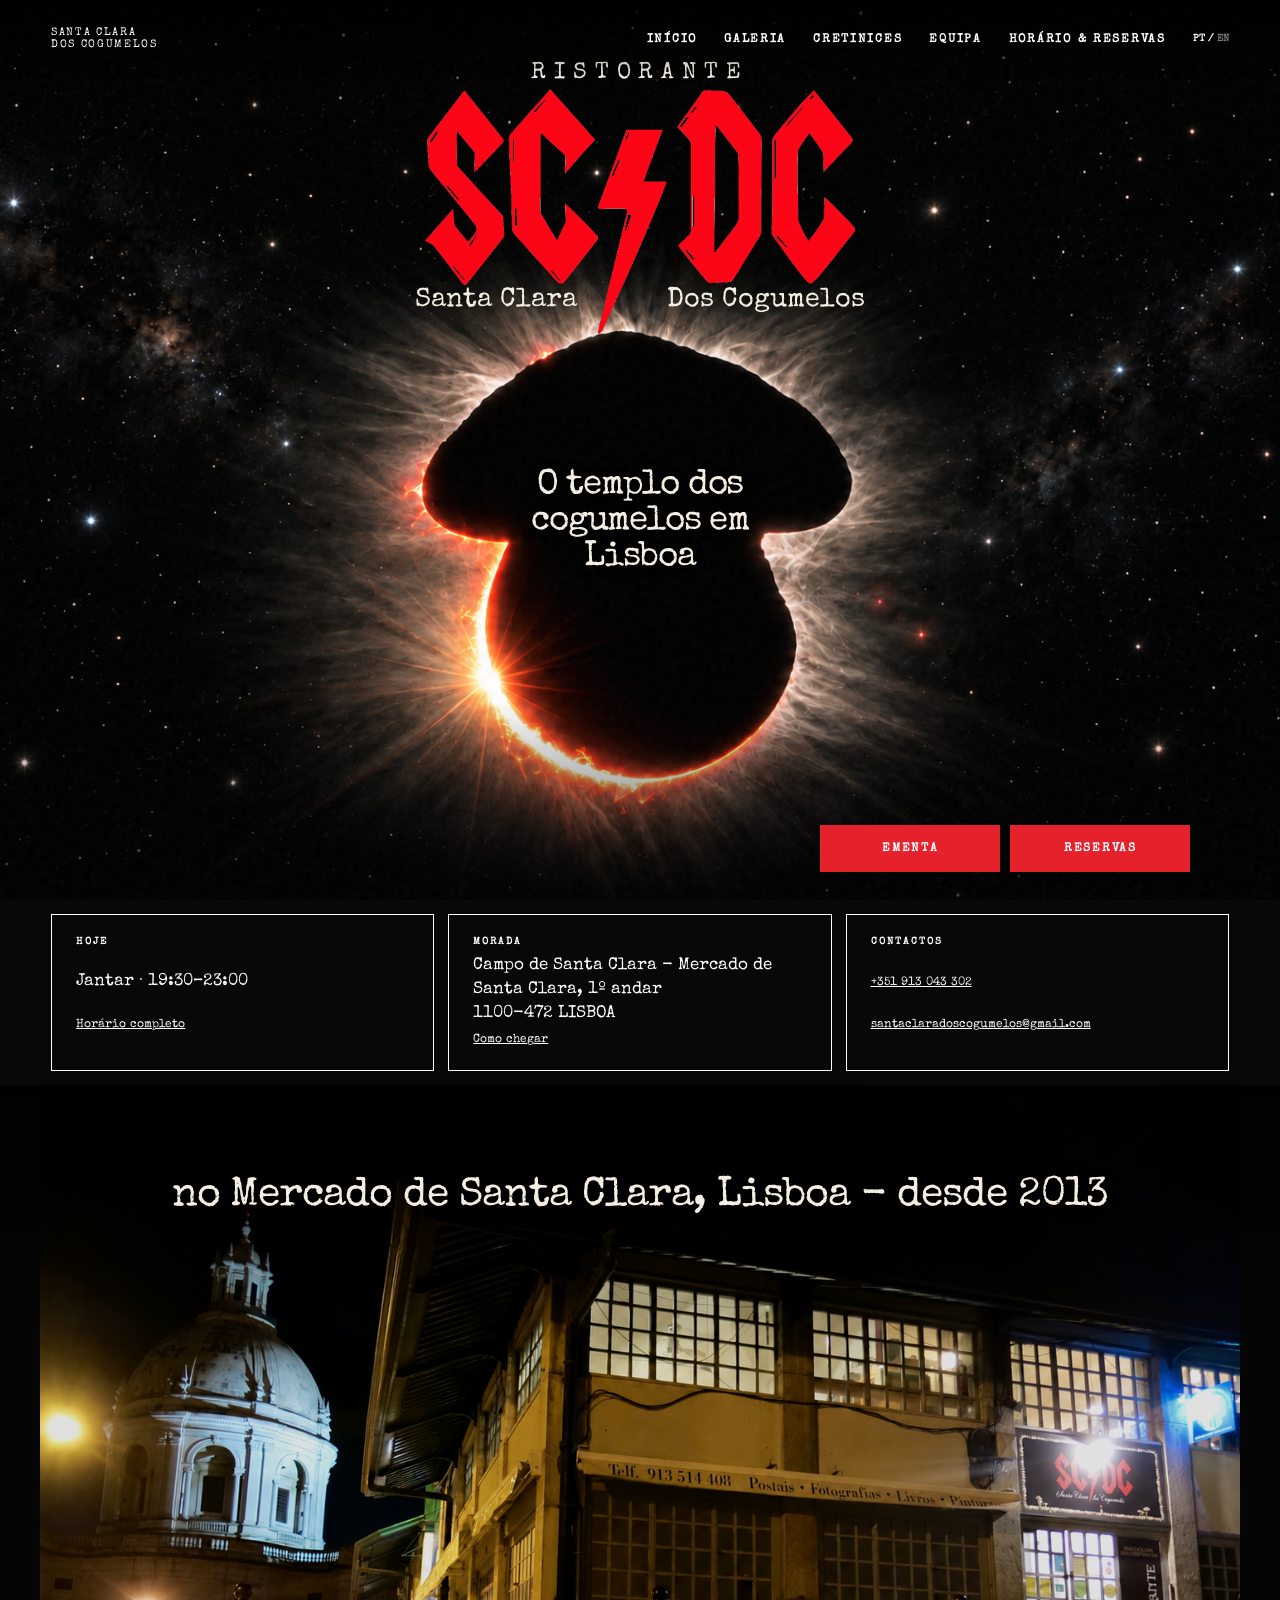
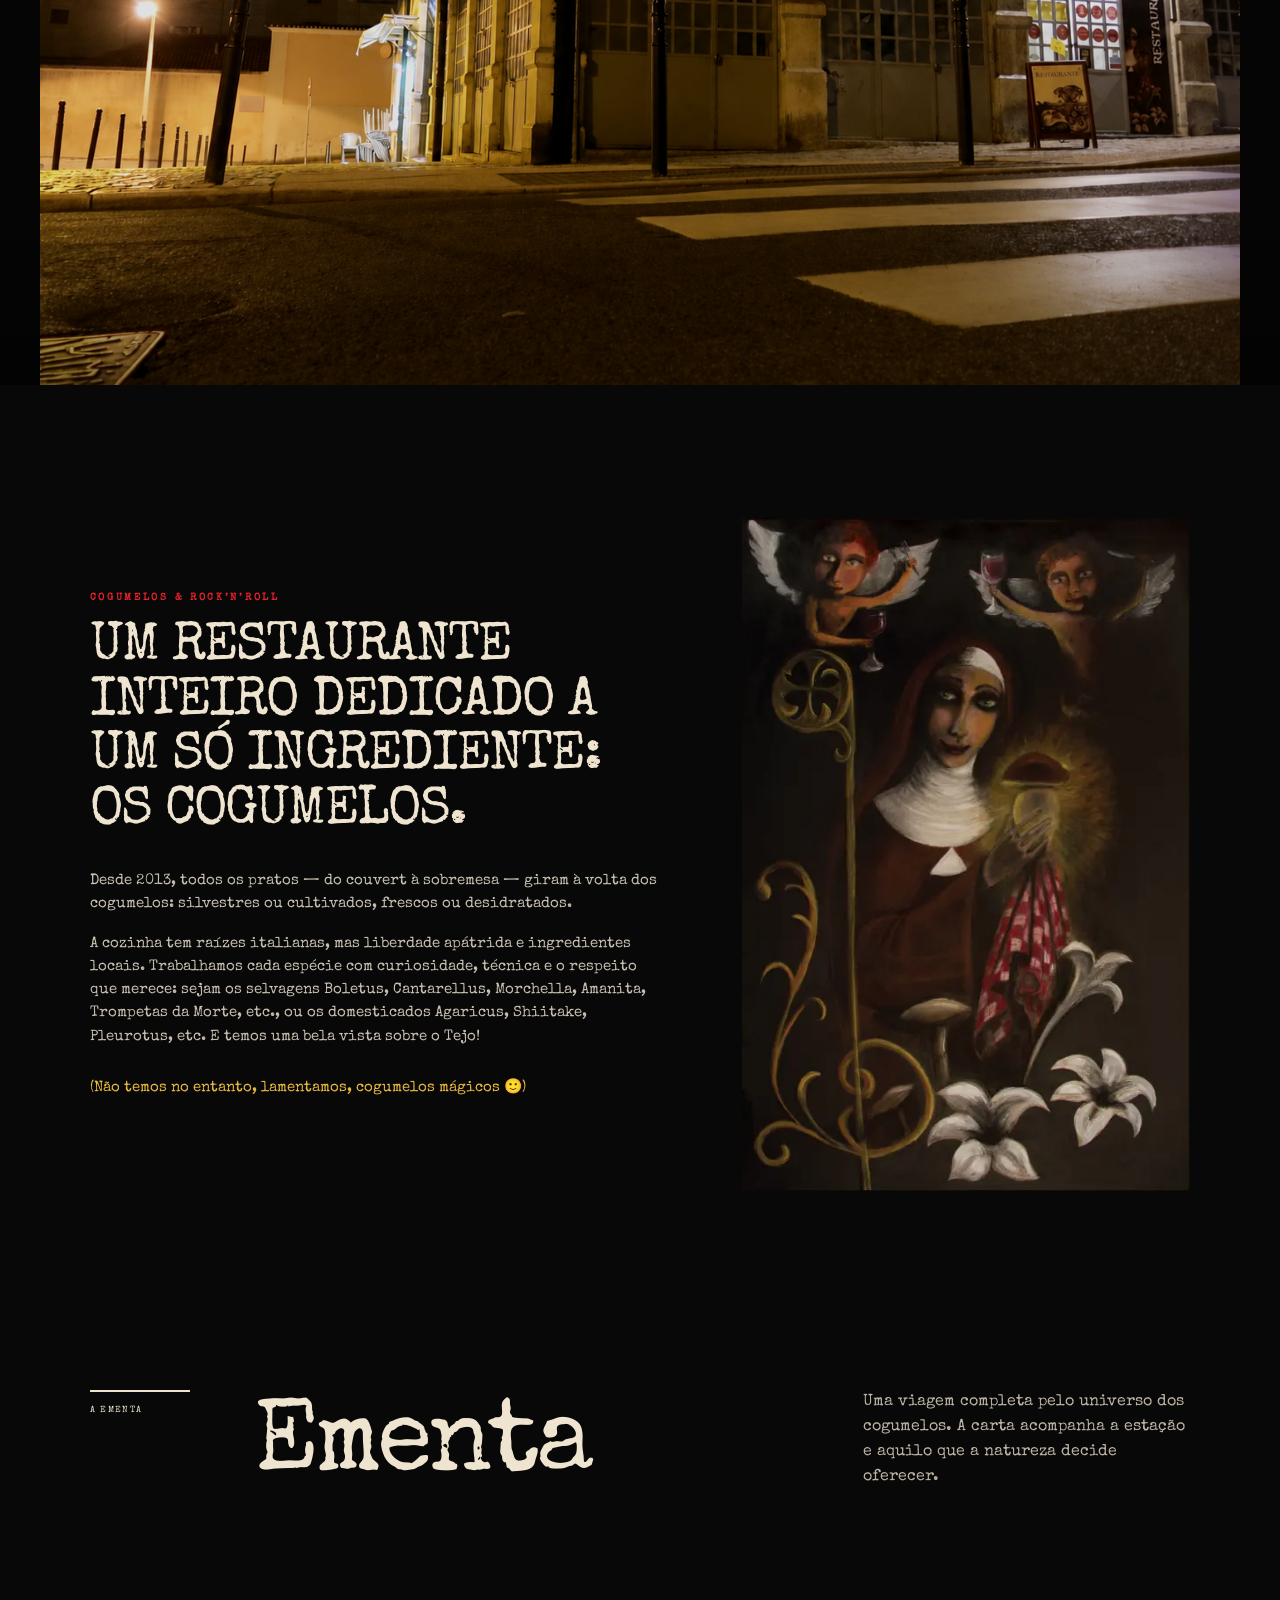
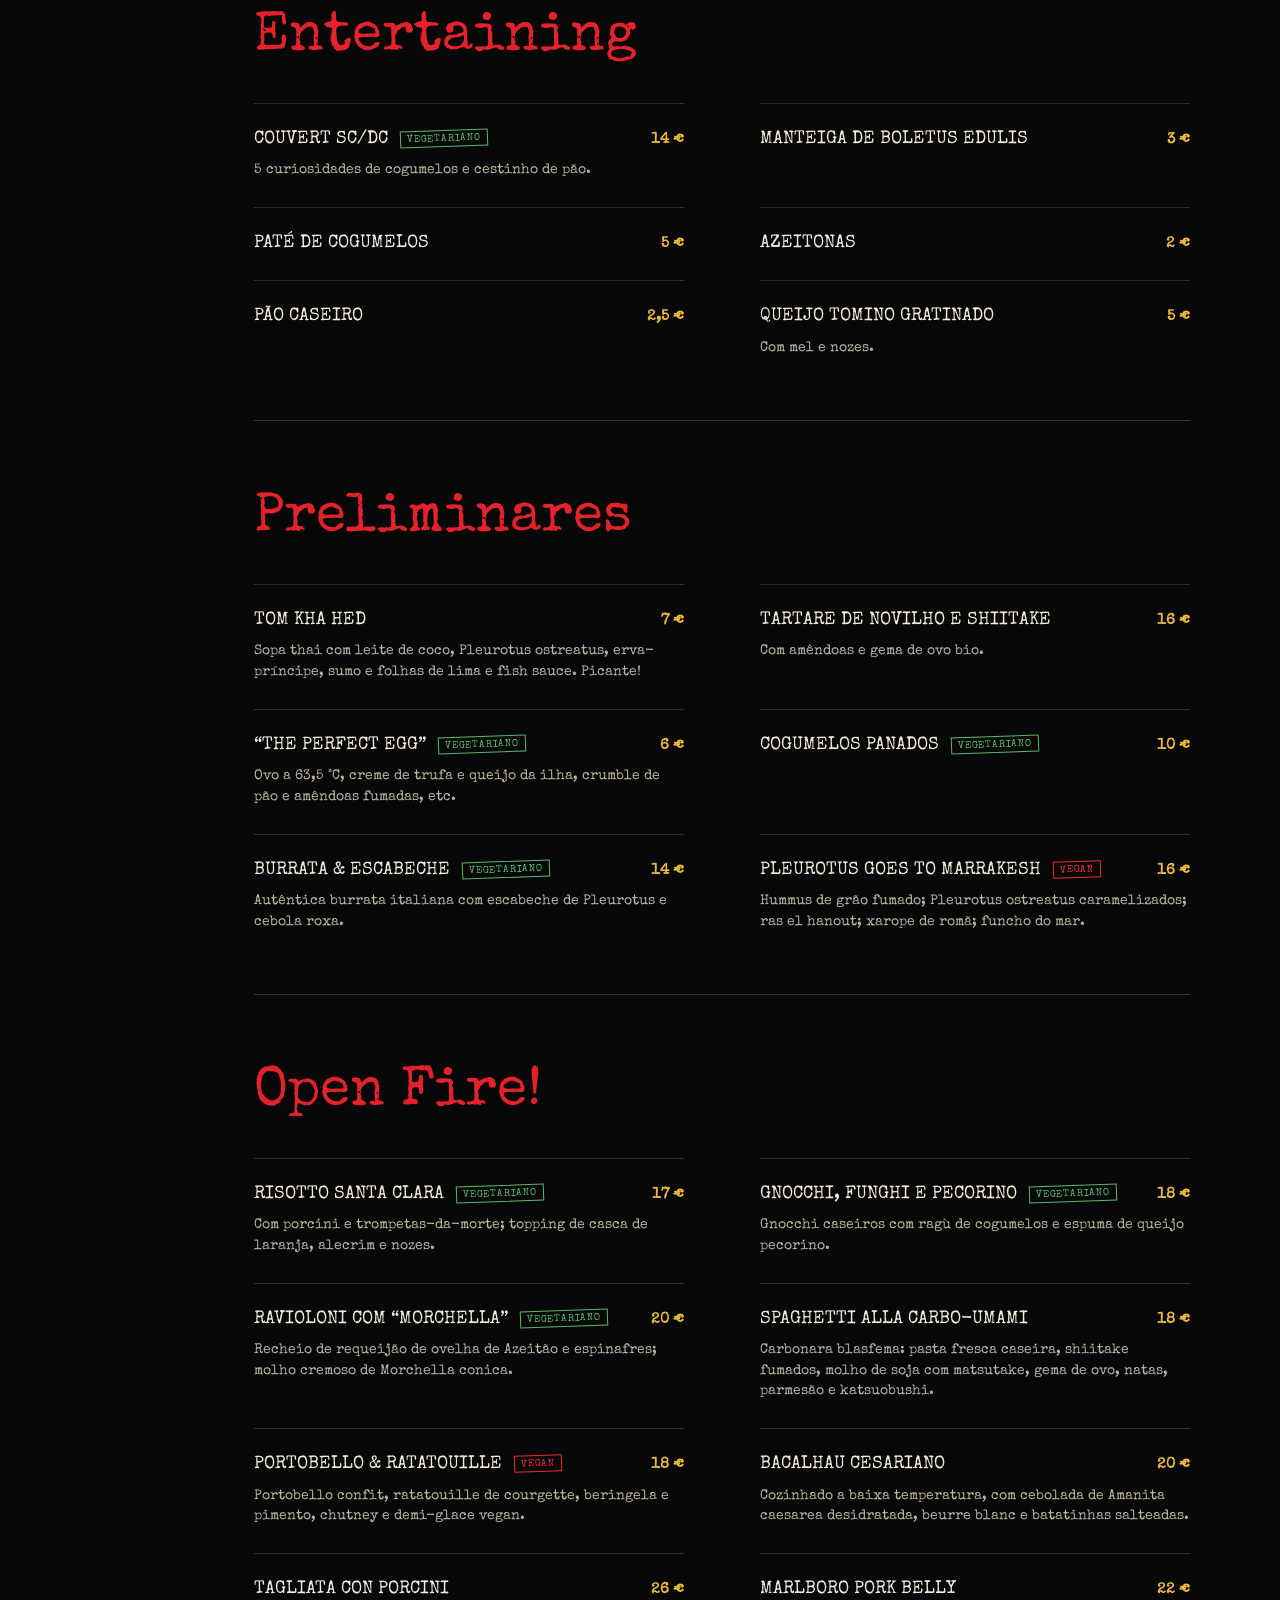
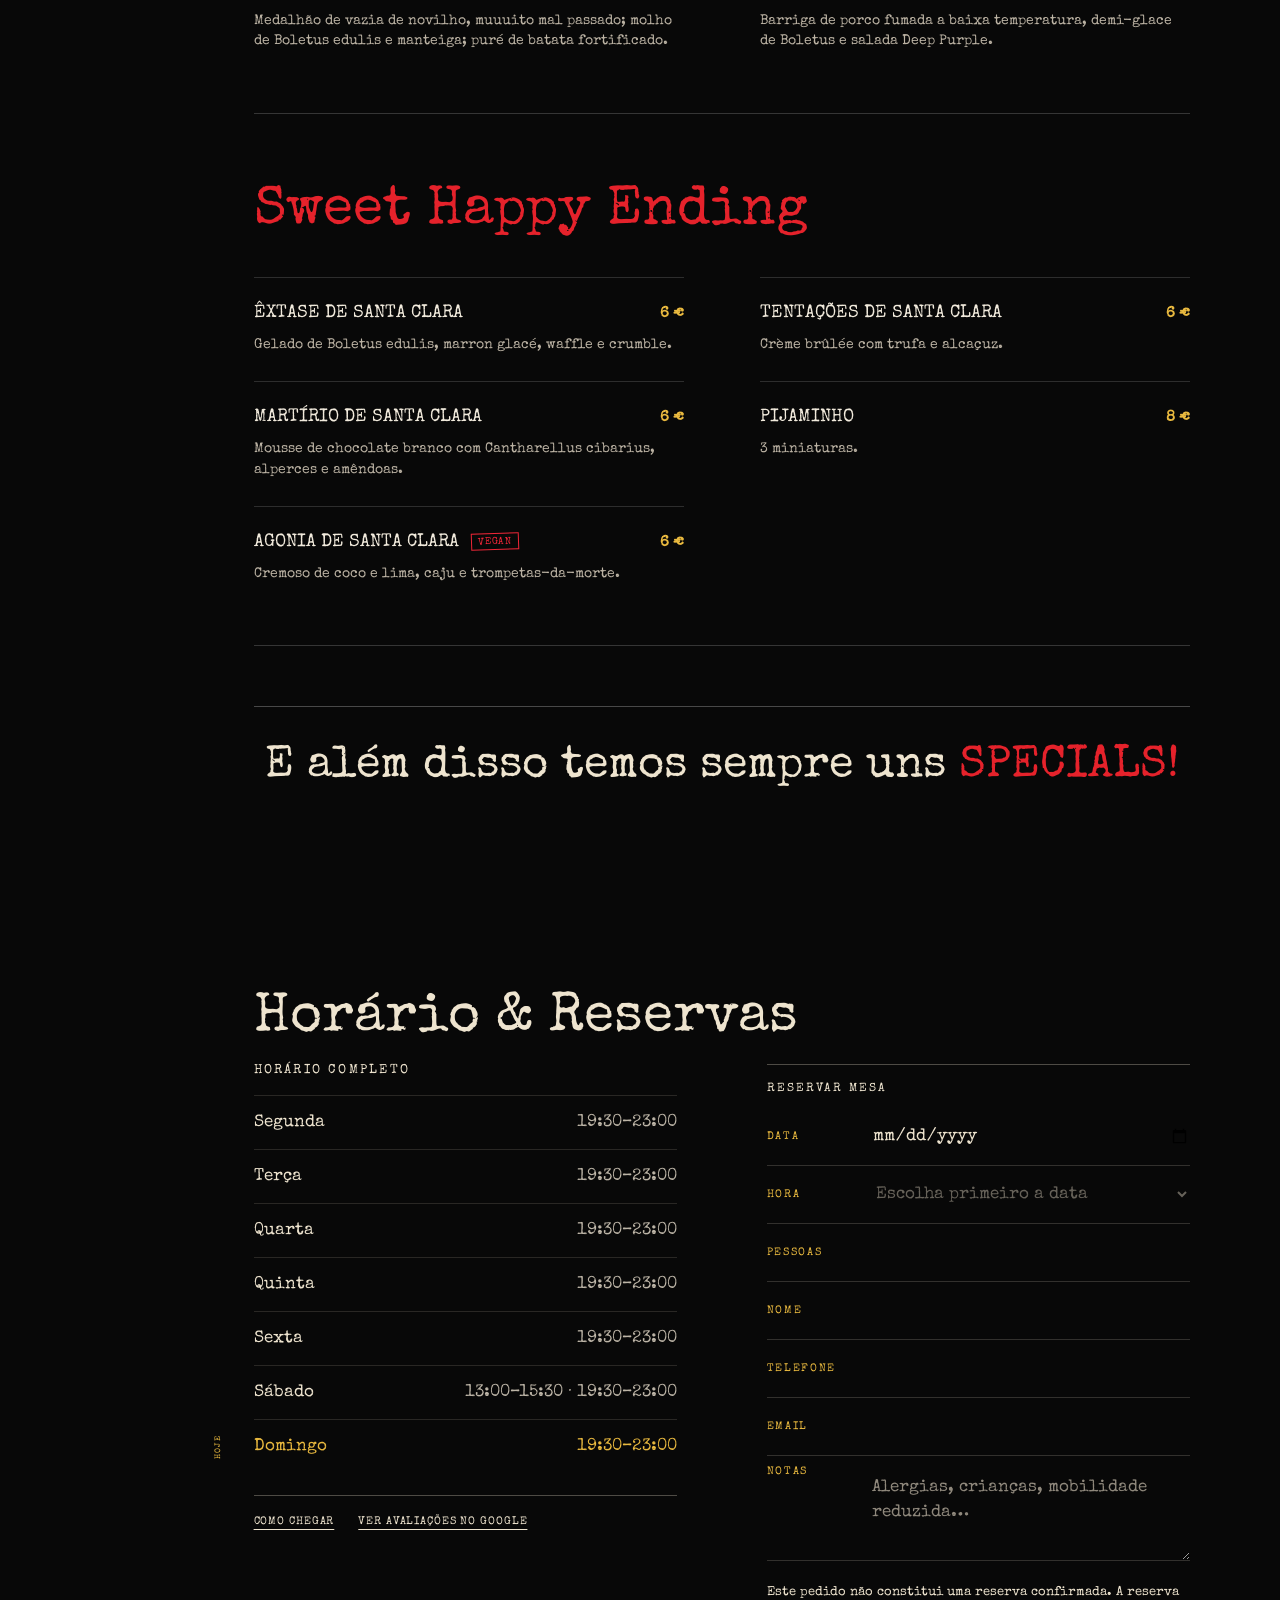
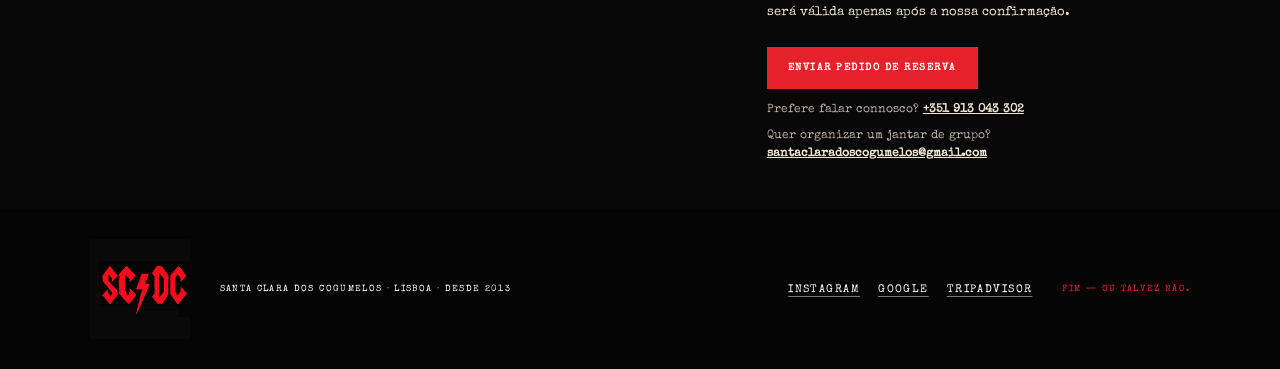
==== commit eefe2beb: "Migliora leggibilità e corregge indirizzo" ====
--- a/index.html
+++ b/index.html
@@ -35,7 +35,7 @@
         <a href="#top">Início</a><a href="galeria.html">Galeria</a
         ><a href="cretinices.html">Cretinices</a><a href="equipa.html">Equipa</a
         ><a href="#visitar">Horário &amp; Reservas</a
-        ><span class="lang">PT / <button type="button">EN</button></span>
+        ><span class="lang">PT / <a href="en/index.html">EN</a></span>
       </nav>
     </header>
     <main id="main">
@@ -82,7 +82,7 @@
         <div>
           <span>Morada</span
           ><strong
-            >Campo de Santa Clara — Mercado de Santa Clara, 1.º andar</strong
+            >Campo de Santa Clara - Mercado de Santa Clara, 1º andar<br />1100-472 LISBOA</strong
           ><a
           href="https://www.google.com/maps/dir/?api=1&amp;destination=Santa+Clara+dos+Cogumelos%2C+Lisboa"
             target="_blank"
@@ -250,14 +250,14 @@
                 <article class="dish">
                   <div>
                     <h4>
-                      Pleurotus Goes to Marrakesh
+                      PLEUROTUS GOES TO MARRAKESH
                       <span class="vegan-stamp">Vegan</span>
                     </h4>
                     <b>16 €</b>
                   </div>
                   <p>
-                    Hummus de grão fumado, Pleurotus ostreatus caramelizados,
-                    ras el hanout e funcho do mar.
+                    Hummus de grão fumado; Pleurotus ostreatus caramelizados;
+                    ras el hanout; xarope de romã; funcho do mar.
                   </p>
                 </article>
               </div>
--- a/styles.css
+++ b/styles.css
@@ -91,11 +91,13 @@
   font-size: 10px;
   font-weight: bold;
 }
-.lang button {
+.lang button,
+.lang a {
   padding: 0;
   border: 0;
   color: #777;
   background: none;
+  text-decoration: none;
 }
 .menu-toggle {
   display: none;
--- a/hero-v3.css
+++ b/hero-v3.css
@@ -87,8 +87,14 @@
 }
 
 .quickfacts > div:last-child { border-right: 1px solid #fff; }
-.quickfacts strong { font-size: 15px; line-height: 1.35; }
-.quickfacts a { overflow-wrap: anywhere; }
+.quickfacts span { font-size: 10px; }
+.quickfacts strong { font-size: 17px; line-height: 1.4; }
+.quickfacts a { font-size: 11.5px; line-height: 1.4; overflow-wrap: anywhere; }
+
+/* Readability pass: primary navigation, hero calls to action and footer links. */
+.site-header nav > a { font-size: 11.5px; }
+.hero .button { font-size: 11.5px; }
+.social-links a { font-size: 11px; line-height: 1.4; }
 
 @media (max-width: 900px) {
   .hero-grid { min-height: 100svh; padding: 0 22px 14px; }
@@ -102,10 +108,17 @@
   .hero .overline { font-size: 11px; letter-spacing: .1em; }
   .hero h1 { top: 71%; left: 50%; width: min(86vw, 470px); transform: translate(-50%, -50%); padding: 10px 8px 7px; font-size: clamp(32px, 8.6vw, 47px); }
   .hero .actions { right: 0; left: 0; }
-  .hero .button { flex: 1; min-width: 0; padding: 16px 8px; }
+  .hero .button { flex: 1; min-width: 0; padding: 17px 8px; font-size: 12px; }
   .hero-caption { display: flex; left: 22px; bottom: 62px; }
   .quickfacts { gap: 10px; padding: 10px; }
-  .quickfacts > div { min-height: 0; padding: 20px 22px; border: 1px solid #fff; }
+  .quickfacts > div { min-height: 0; padding: 21px 22px; border: 1px solid #fff; }
+  .quickfacts span { font-size: 10px; }
+  .quickfacts strong { font-size: 18px; }
+  .quickfacts a { font-size: 12px; }
+  .site-header nav > a,
+  .lang { font-size: 12px; line-height: 1.35; }
+  .social-links { gap: 22px; flex-wrap: wrap; }
+  .social-links a { padding: 6px 0; font-size: 12px; }
 }
 
 /* One-screen schedule and booking page */
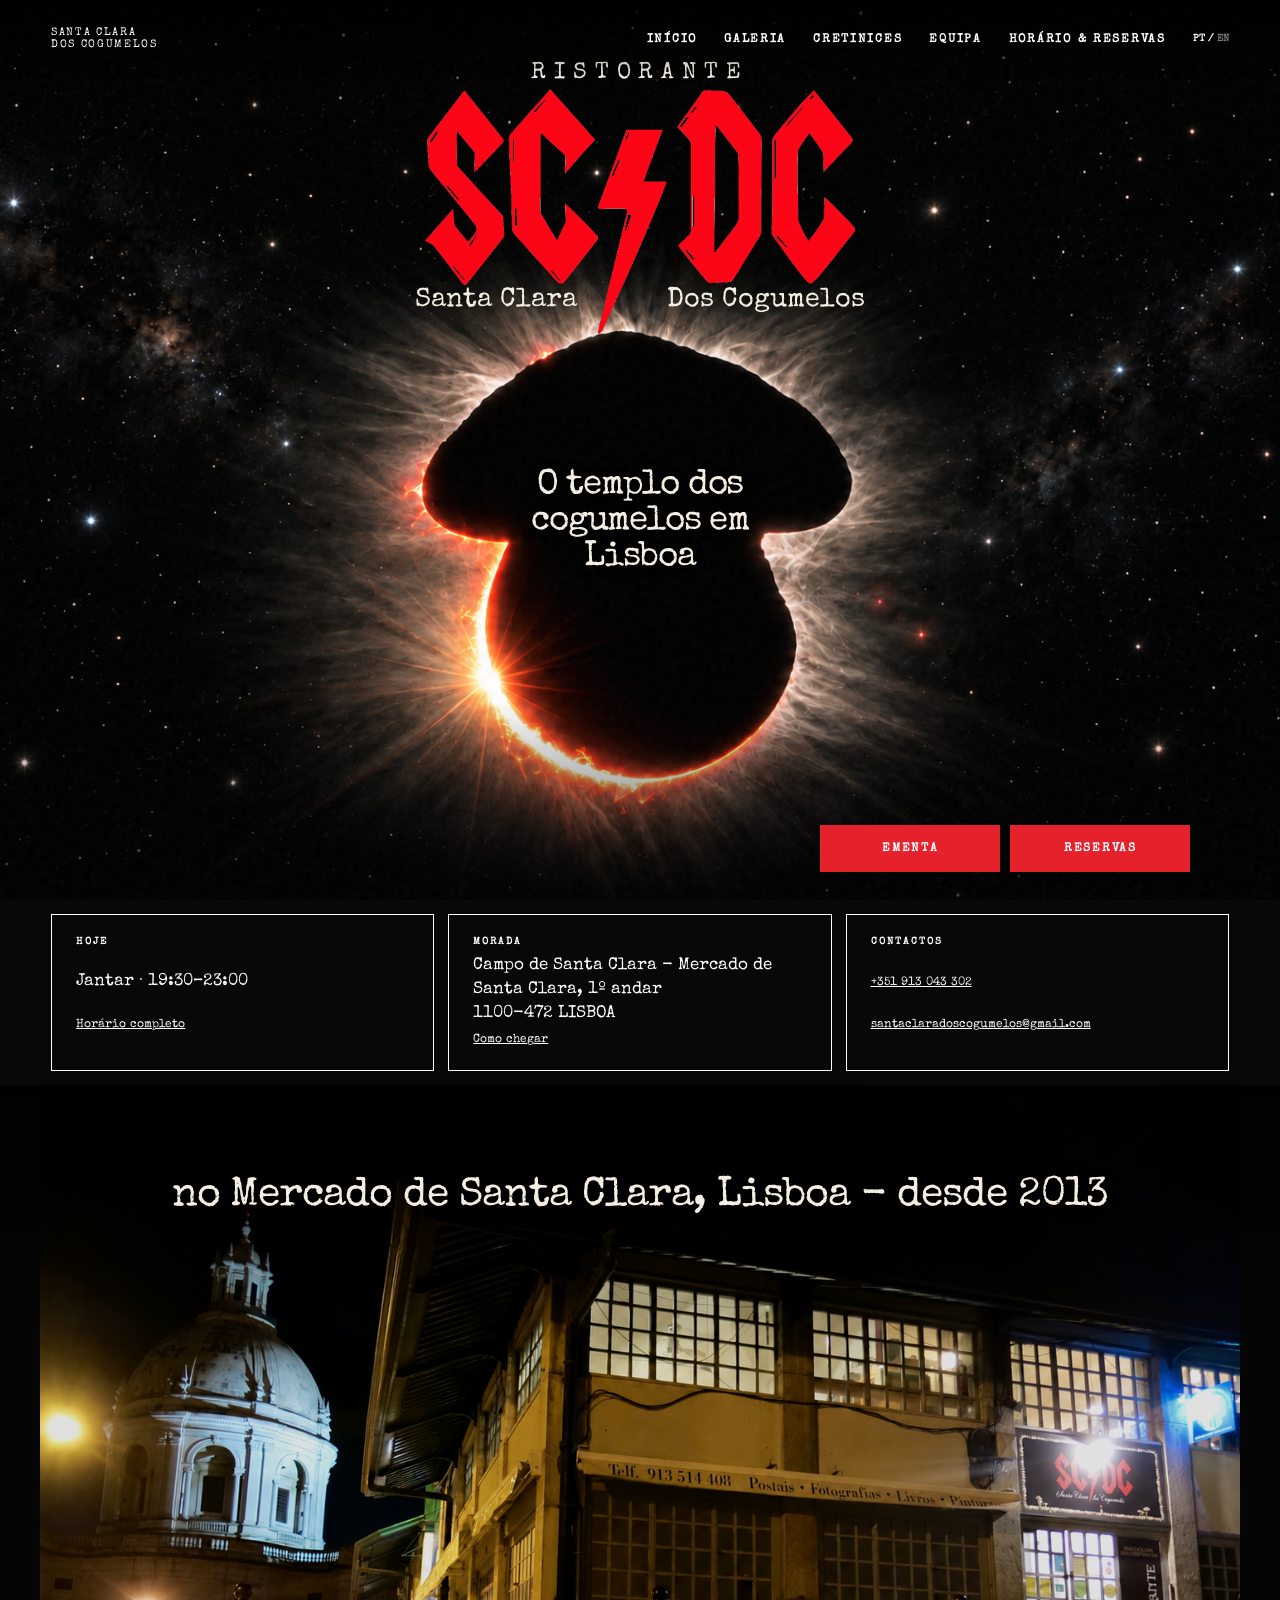
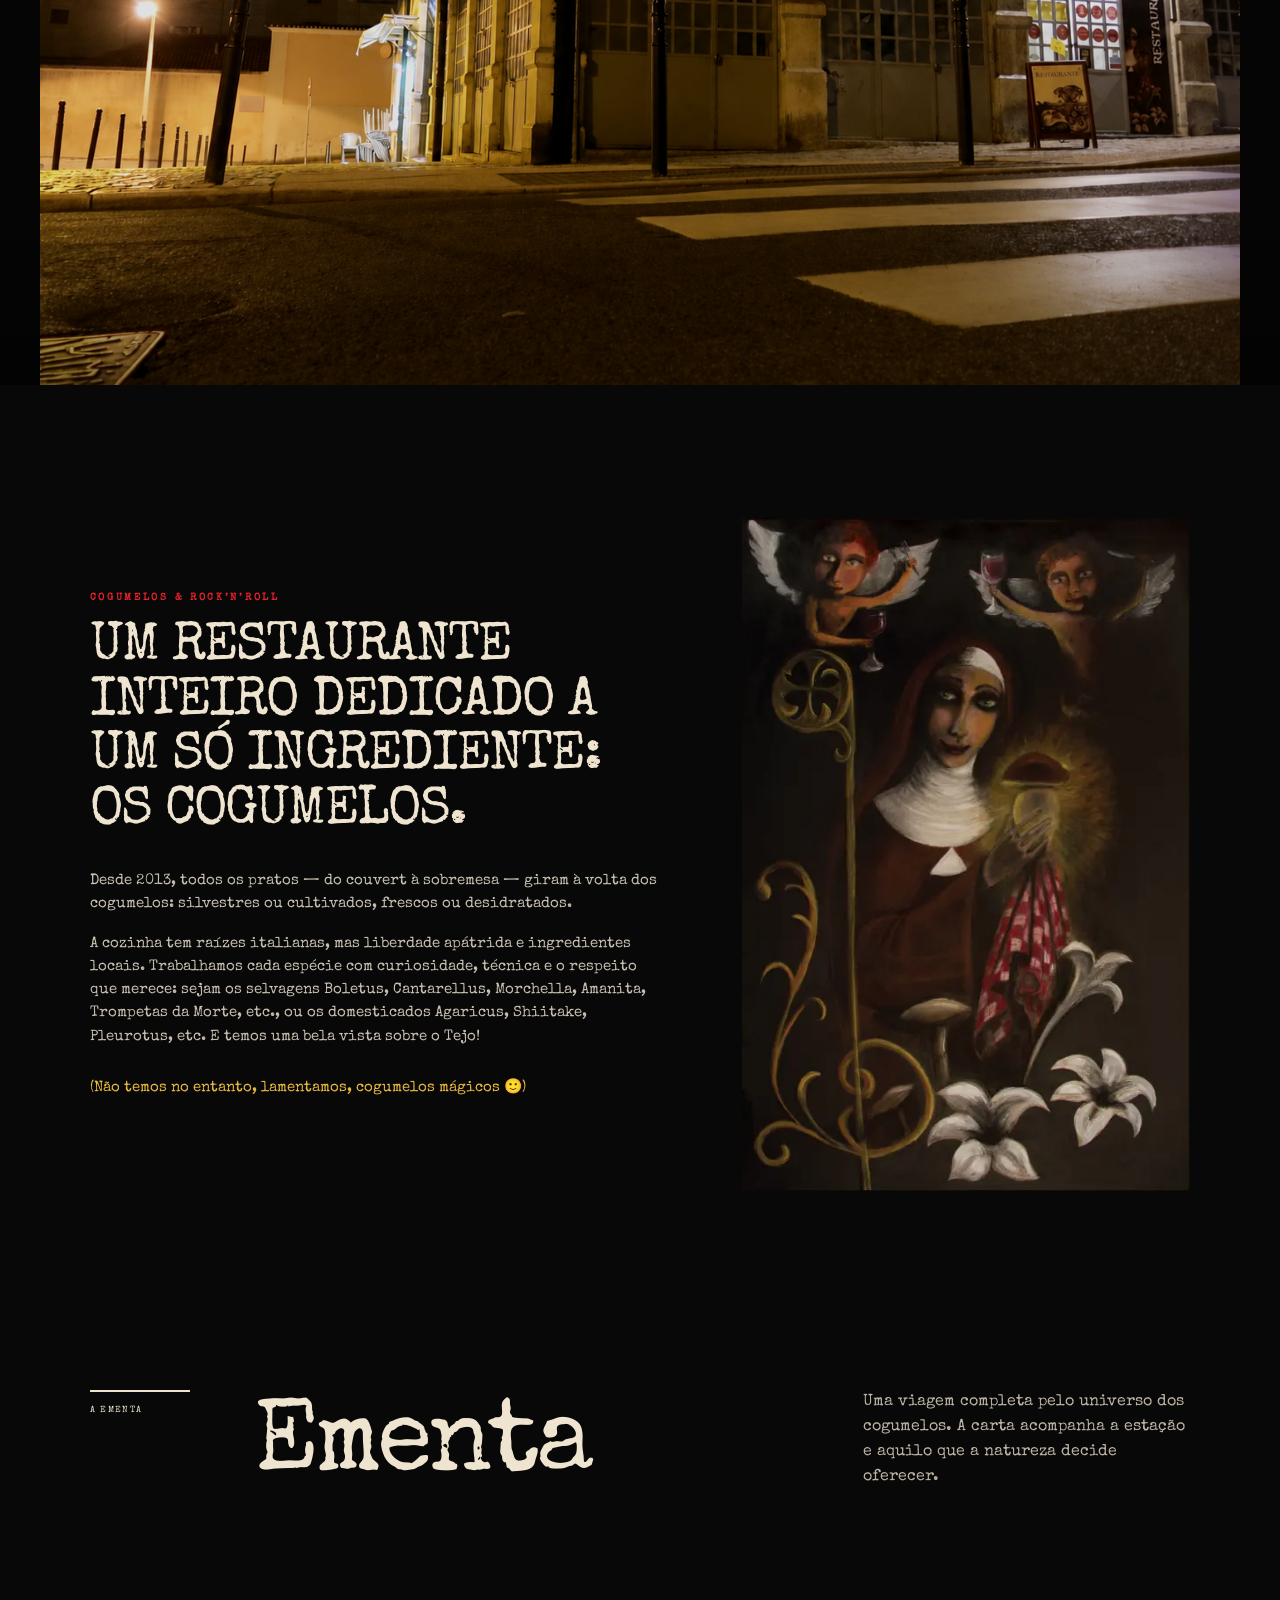
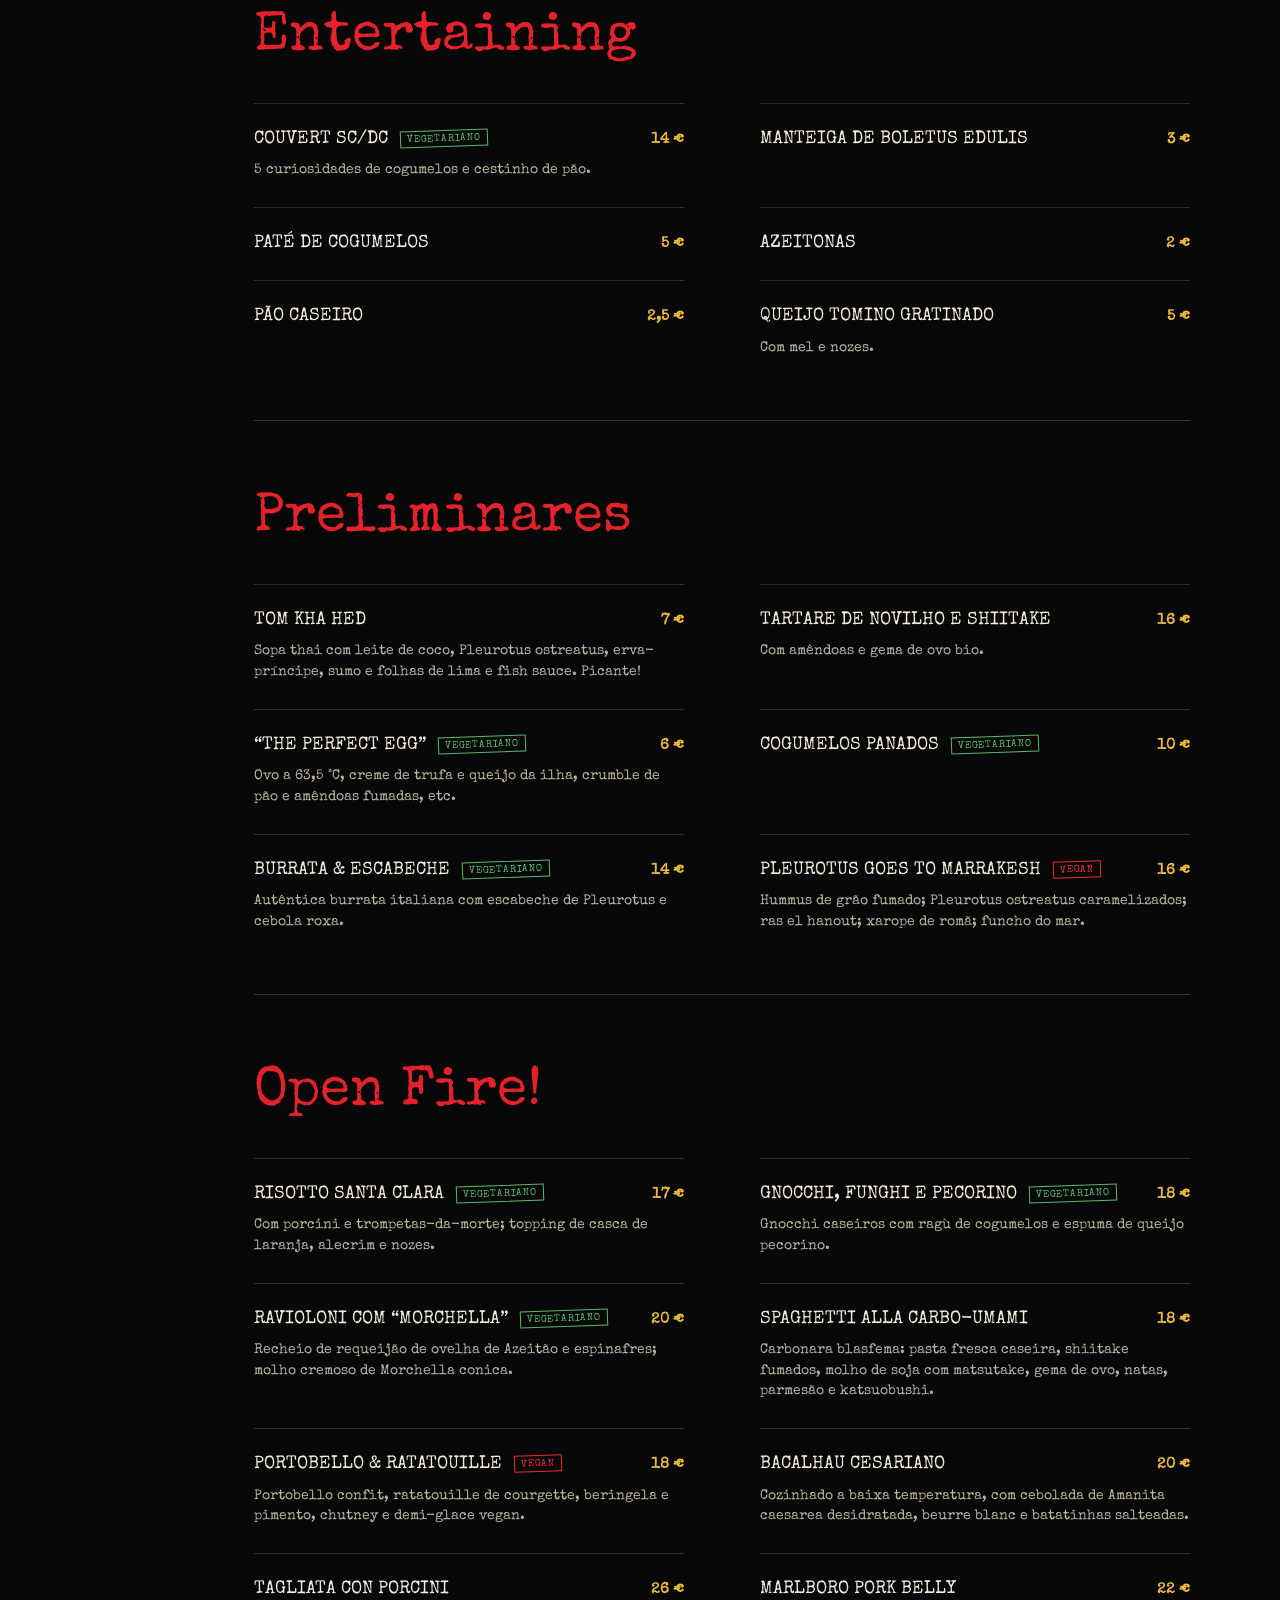
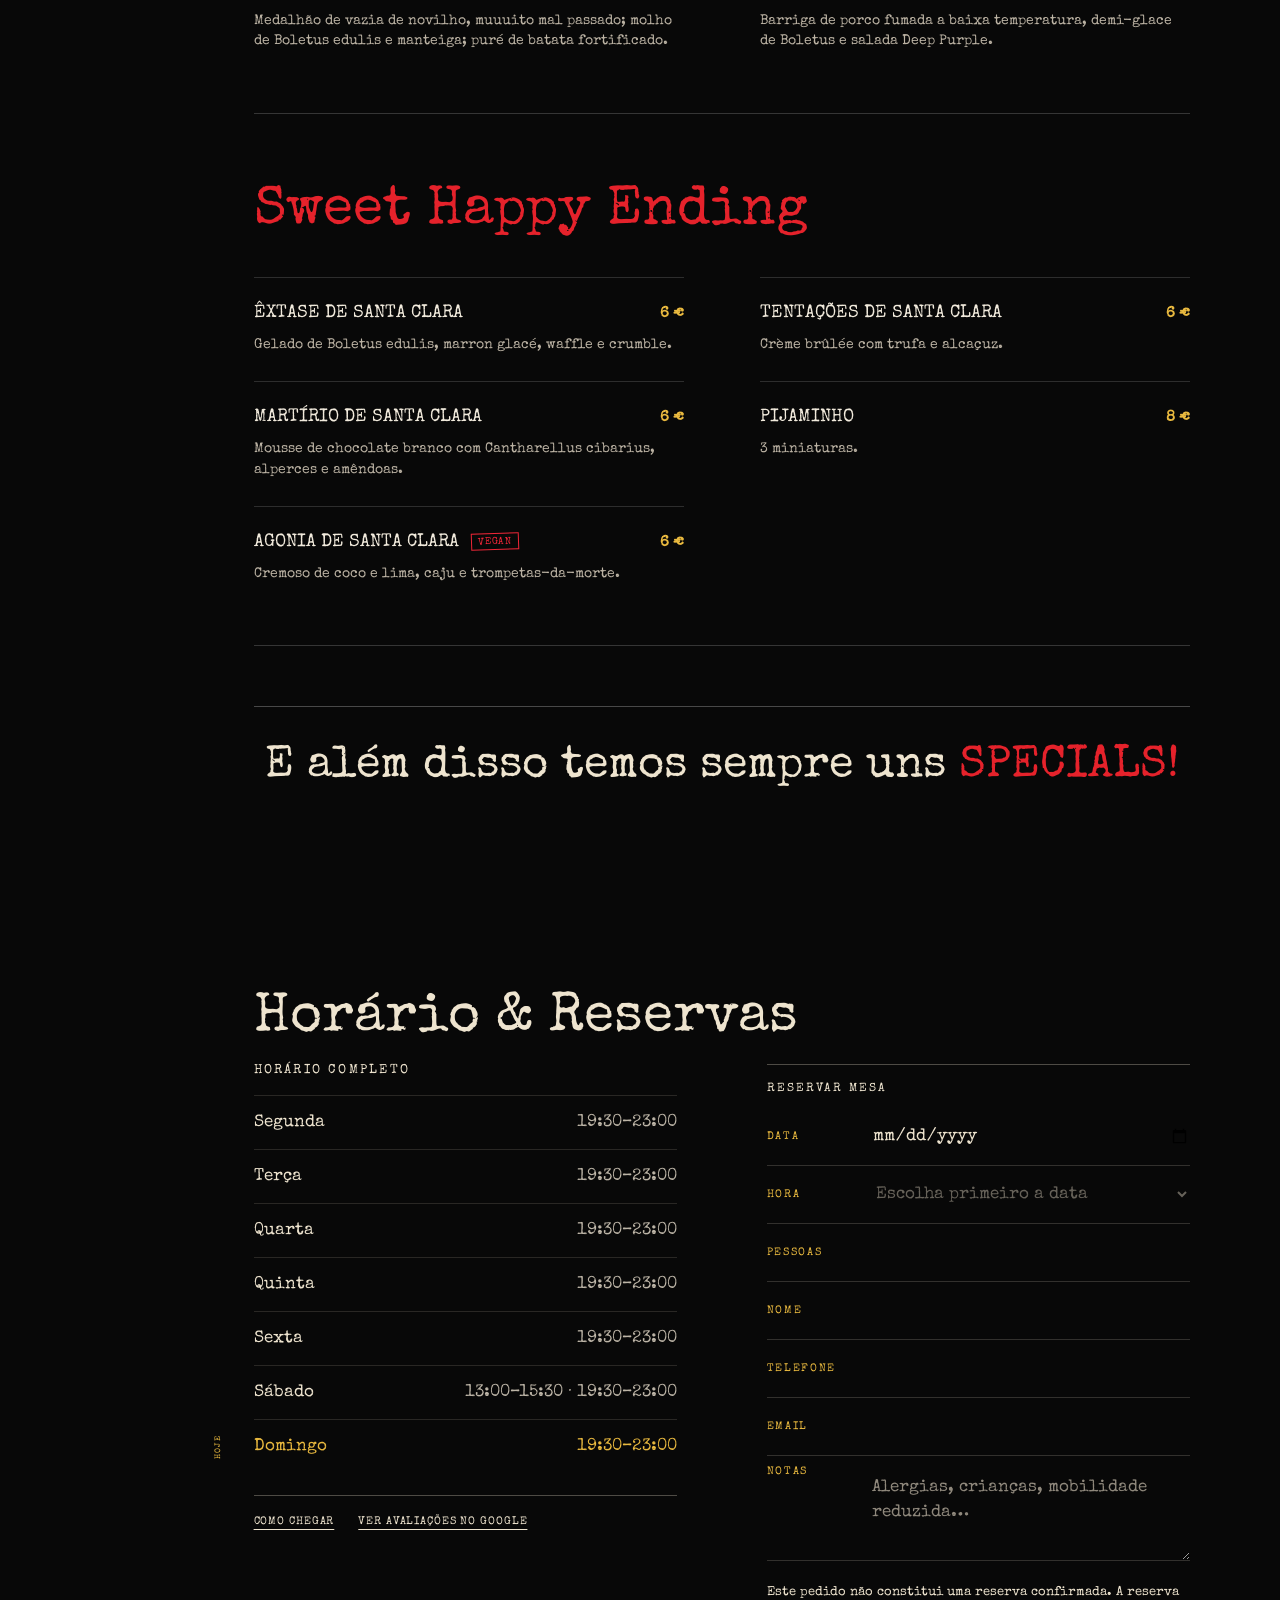
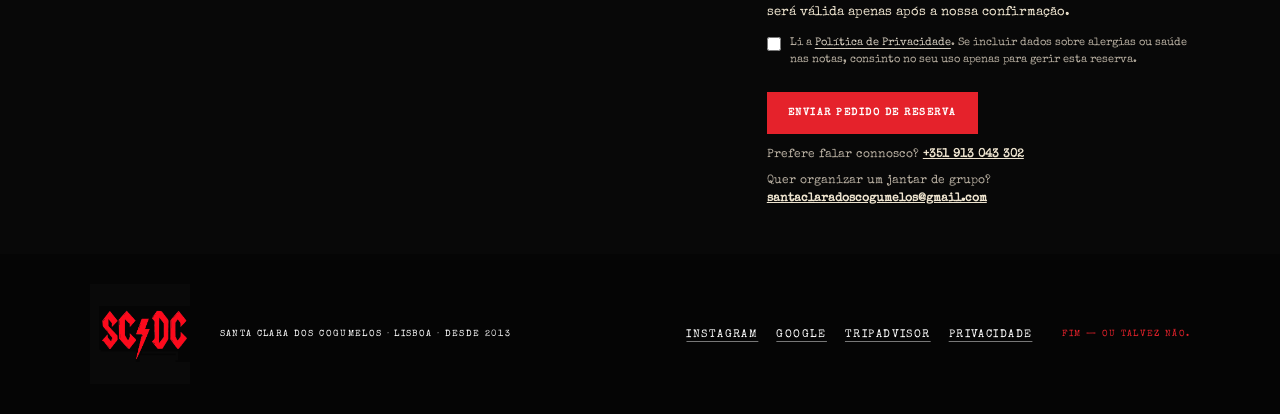
==== commit 1e6ae529: "Aggiunge privacy policy PT-EN" ====
--- a/index.html
+++ b/index.html
@@ -535,6 +535,10 @@
               Este pedido não constitui uma reserva confirmada. A reserva será
               válida apenas após a nossa confirmação.
             </p>
+            <label class="privacy-consent">
+              <input name="privacyAccepted" type="checkbox" value="yes" required />
+              <span>Li a <a href="privacidade.html">Política de Privacidade</a>. Se incluir dados sobre alergias ou saúde nas notas, consinto no seu uso apenas para gerir esta reserva.</span>
+            </label>
             <button class="button red" type="submit">
               Enviar pedido de reserva
             </button>
@@ -578,6 +582,7 @@
         rel="noopener"
         >TripAdvisor</a
       >
+      <a href="privacidade.html">Privacidade</a>
     </nav>
     <p class="end">FIM — ou talvez não.</p>
     </footer>
--- a/hero-v3.css
+++ b/hero-v3.css
@@ -294,6 +294,10 @@
 .form-row input:focus,.form-row select:focus,.form-row textarea:focus { box-shadow: inset 0 -1px #e9b93f; }
 .form-row-notes { align-items: start; padding-top: 10px; }
 .form-notice { max-width: 520px; margin: 22px 0 0; color: #eee4cf; font-size: 13px; line-height: 1.55; }
+.privacy-consent { display: flex; align-items: flex-start; gap: 9px; max-width: 560px; margin-top: 12px; color: #b9b0a2; font: 11px/1.5 Arial,sans-serif; }
+.privacy-consent input { flex: 0 0 auto; width: 14px; height: 14px; margin: 2px 0 0; accent-color: #e5222b; }
+.privacy-consent a { color: #d8d0c1; text-underline-offset: 3px; }
+.privacy-consent a:hover,.privacy-consent a:focus-visible { color: #e9b93f; }
 .reservation-form .button { margin-top: 24px; cursor: pointer; }
 .reservation-form > p.booking-alternative,.reservation-form > p.group-alternative { max-width: 520px; color: #b9b0a2; font-size: 12px; line-height: 1.5; }
 .group-alternative { margin-top: -4px; }
@@ -305,6 +309,15 @@
 .form-status.success { padding: 15px; color: #132415; background: #d9ead7; border-left: 4px solid #6d9c69; }
 .form-status.error { padding: 15px; color: #fff; background: #3f1013; border-left: 4px solid #e5222b; }
 
+.privacy-page { min-height: 100vh; padding: 110px max(24px,8vw) 80px; color: #eee4cf; background: #090909; }
+.privacy-page article { max-width: 760px; margin: 0 auto; }
+.privacy-page h1 { margin: 0 0 35px; font-size: clamp(30px,5vw,58px); line-height: 1; }
+.privacy-page h2 { margin: 34px 0 10px; color: #e9b93f; font-size: 13px; letter-spacing: .14em; text-transform: uppercase; }
+.privacy-page p,.privacy-page li { font: 16px/1.65 Arial,sans-serif; }
+.privacy-page a { color: #eee4cf; }
+.privacy-page .privacy-back { display: inline-block; margin-bottom: 36px; font: 11px/1.4 Arial,sans-serif; letter-spacing: .12em; text-transform: uppercase; }
+.privacy-updated { margin-top: 42px; color: #8f887c; font-size: 12px!important; }
+
 @media (max-width: 900px) {
   .booking-page { display: block; min-height: auto; padding: 82px 24px 55px; }
   .booking-page > h2 { margin: 28px 0 35px; }
